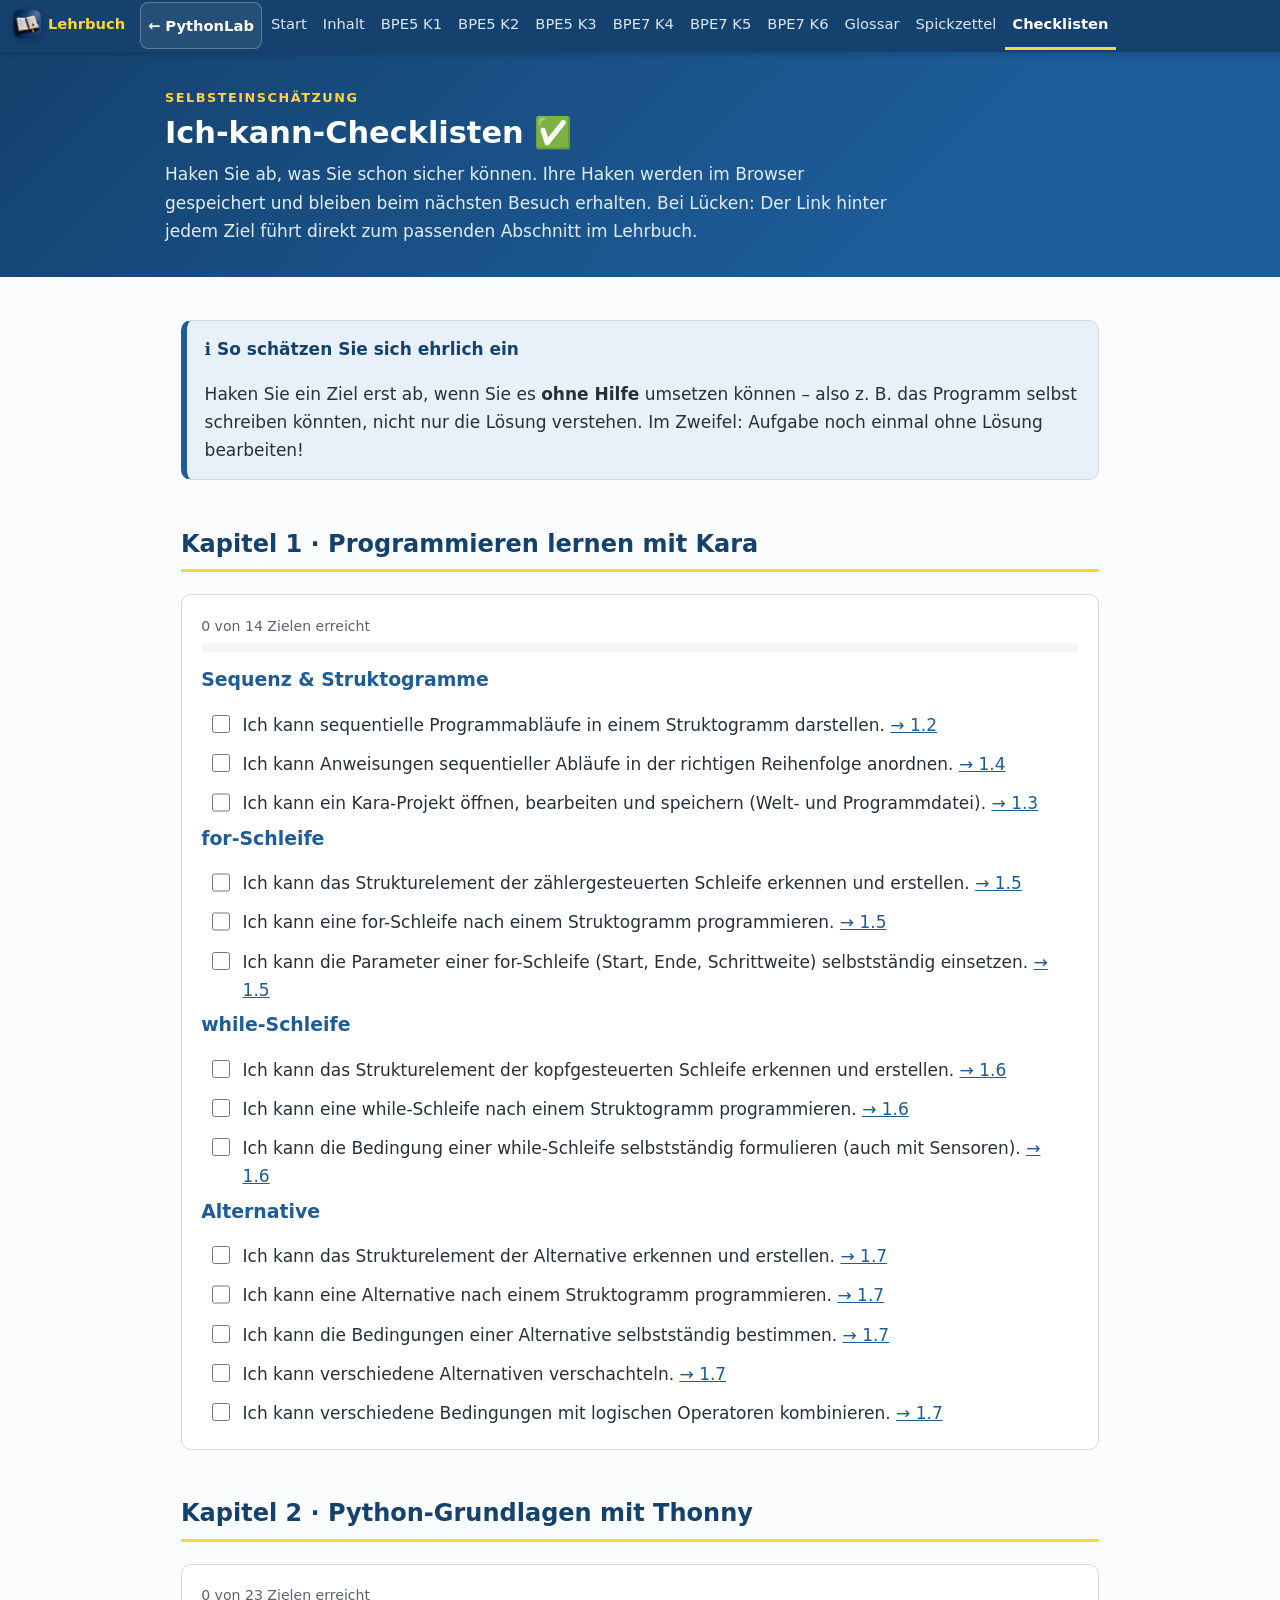
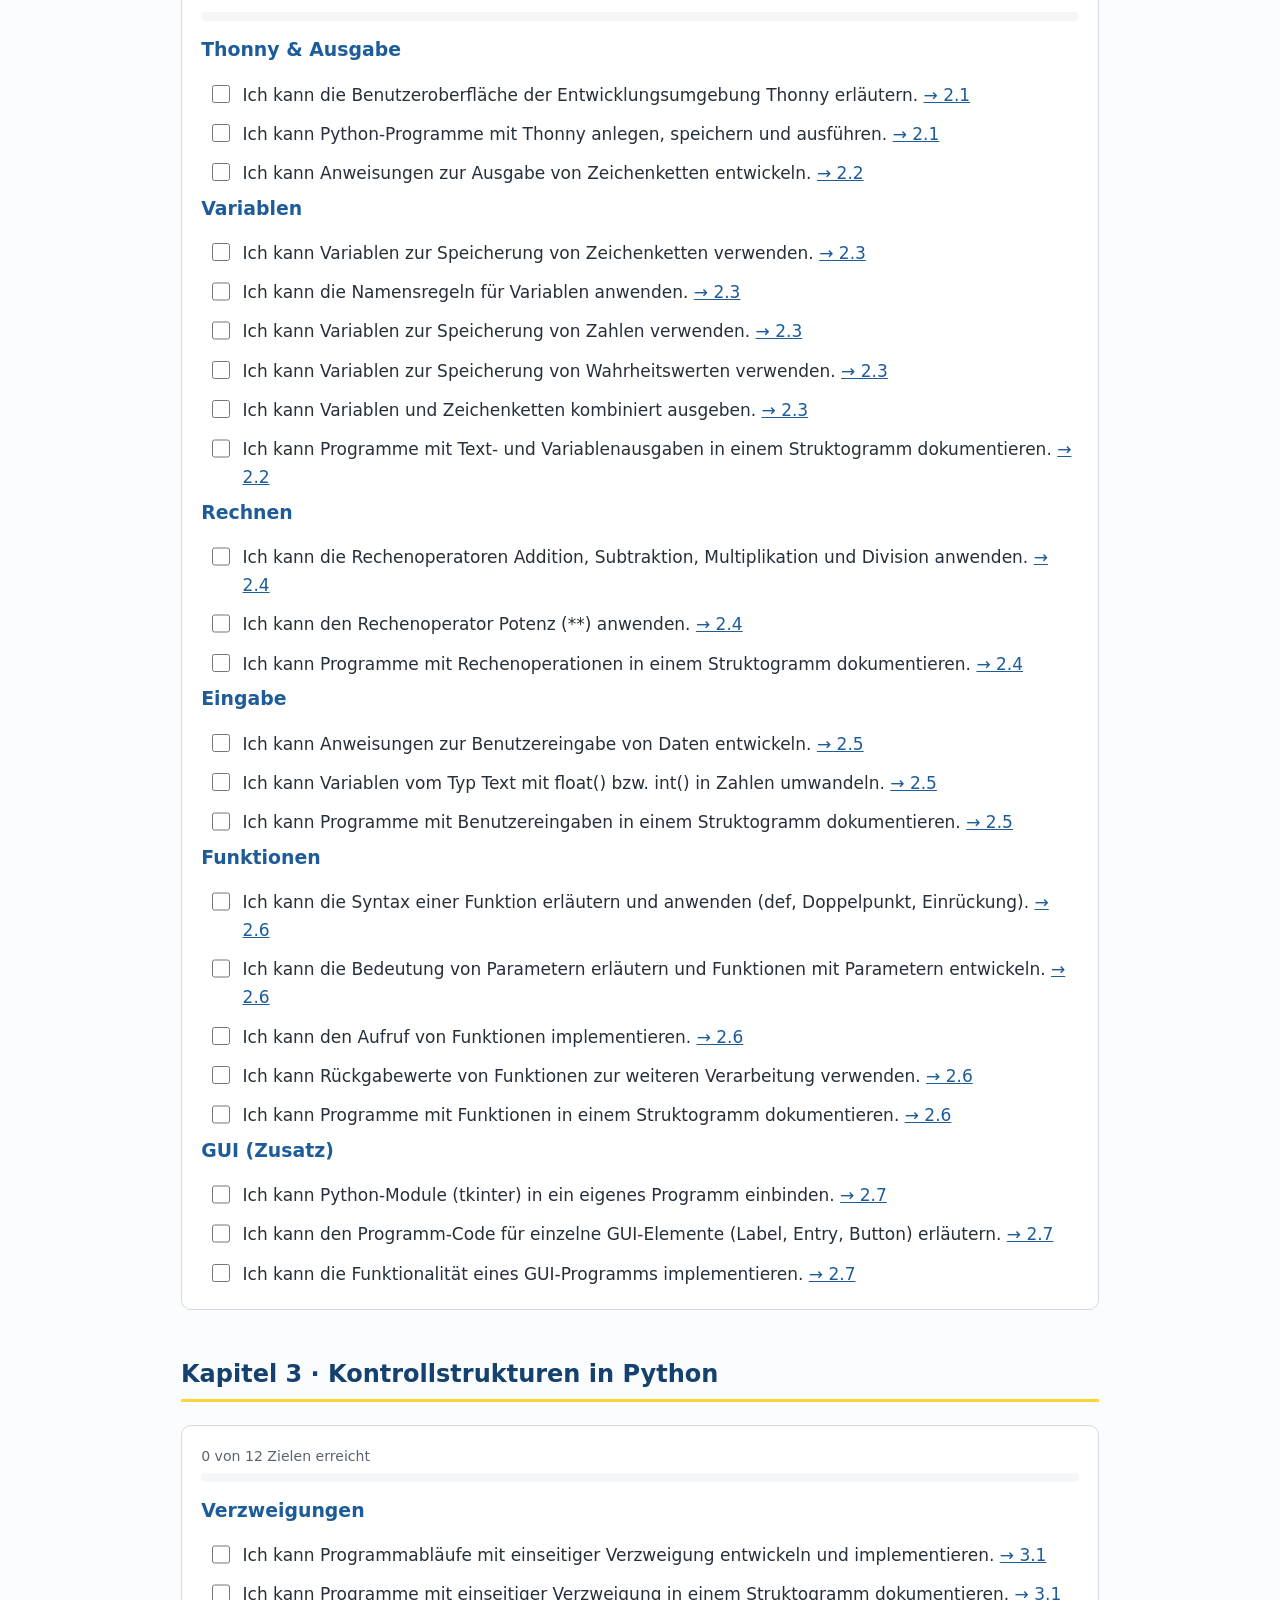
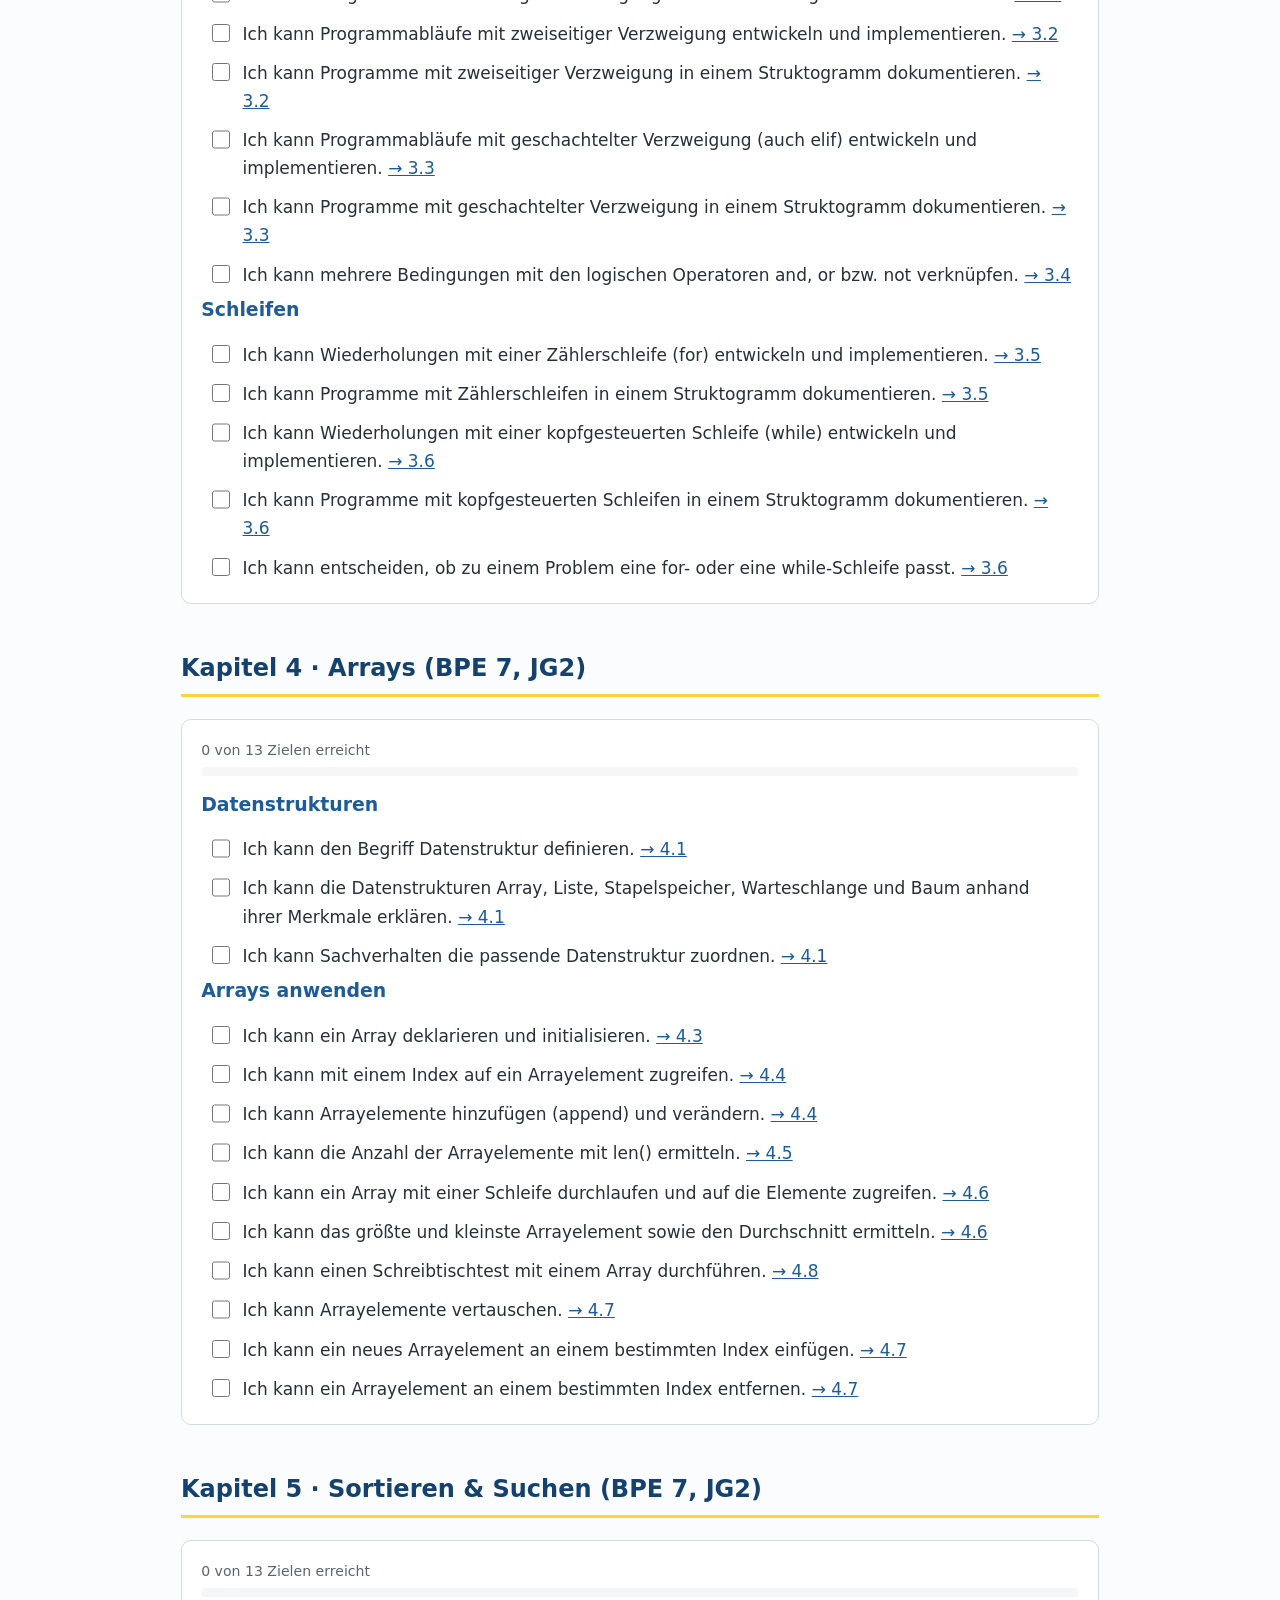
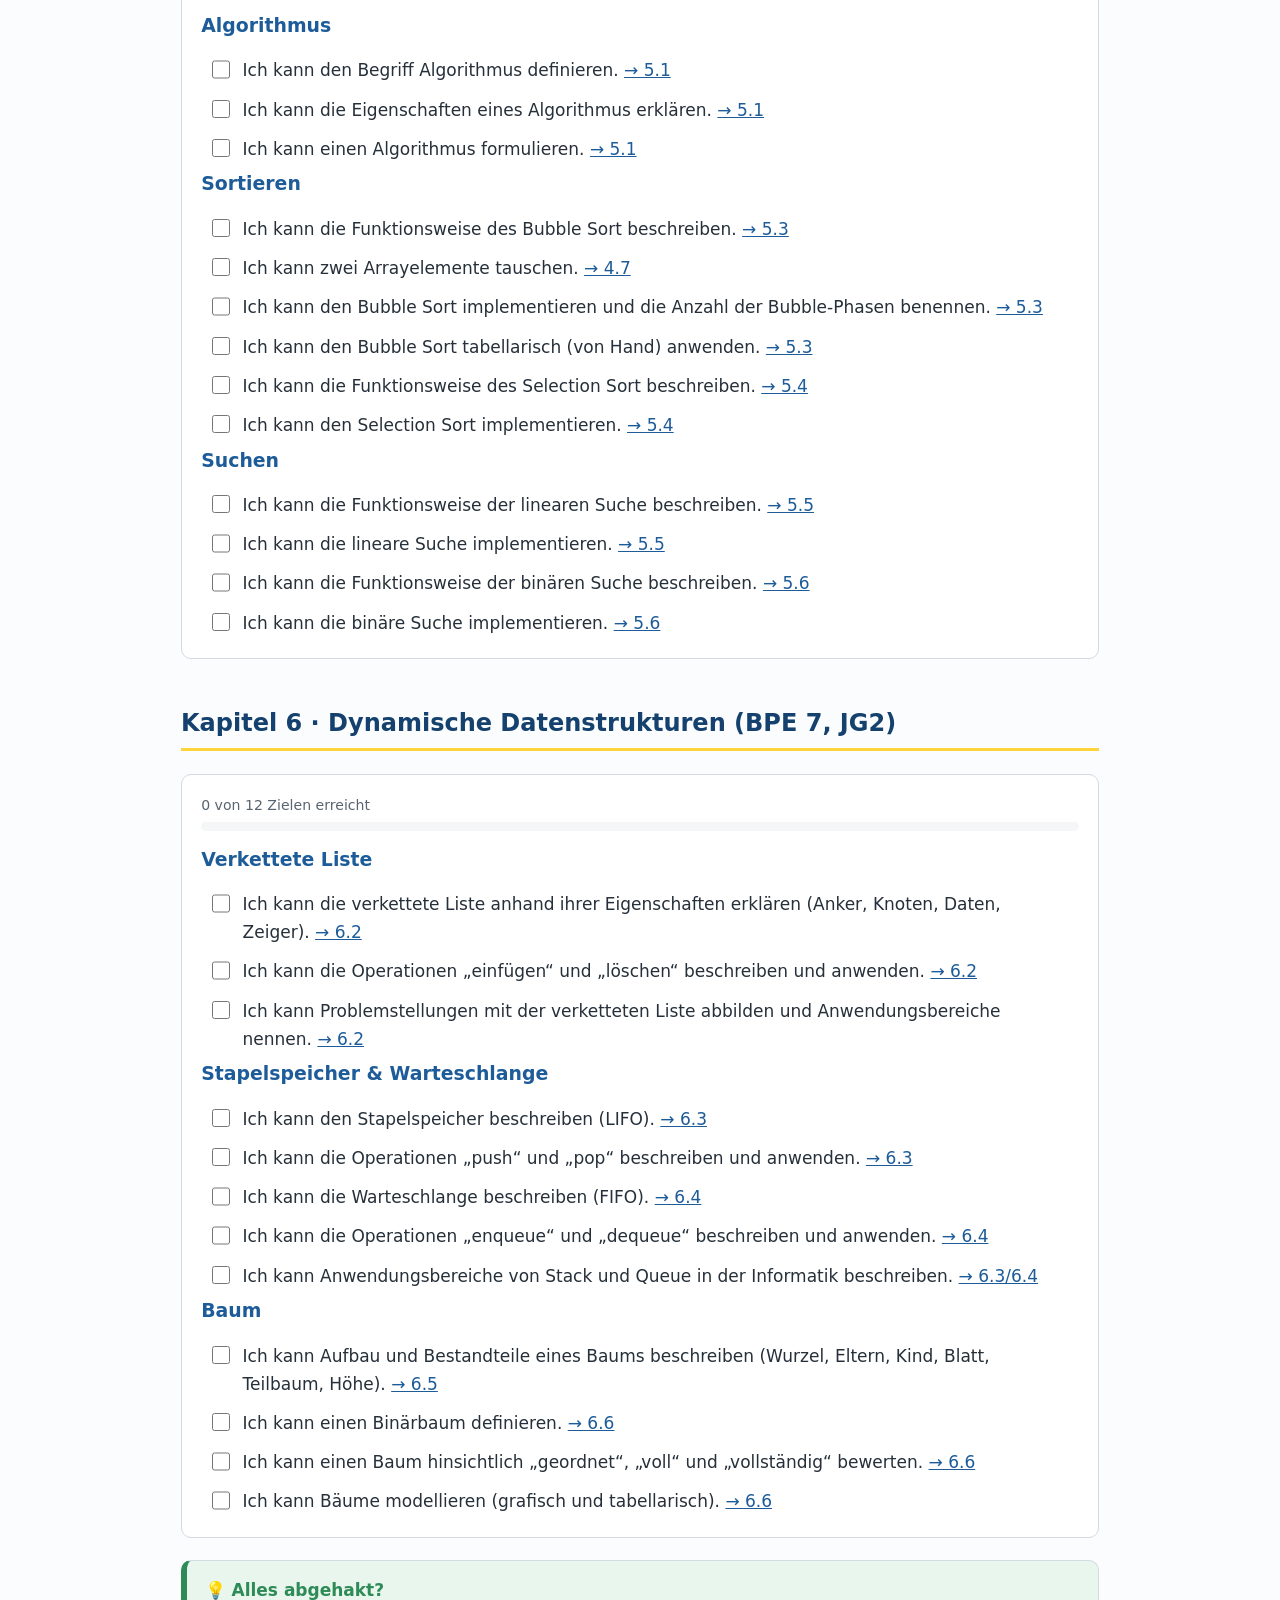
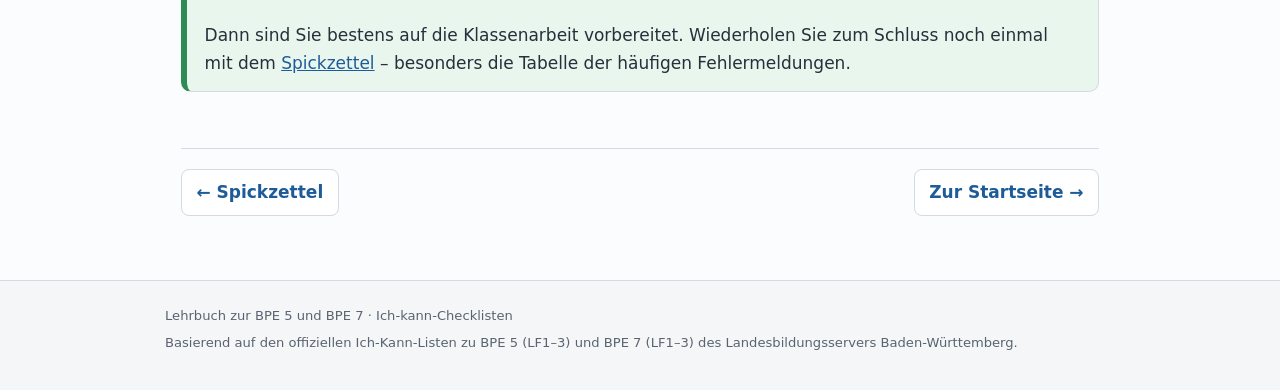
==== checklisten.html @ 5fdf6817 "Konsolidiere Lehrbuchprojekt" ====
<!DOCTYPE html>
<html lang="de">
<head>
<meta charset="UTF-8">
<meta name="viewport" content="width=device-width, initial-scale=1">
<title>Ich-kann-Checklisten · Lehrbuch</title>
<link rel="icon" type="image/png" href="assets/lehrbuch-favicon.png?v=2.1">
<link rel="apple-touch-icon" href="assets/lehrbuch-apple-touch.png?v=2.1">
<link rel="stylesheet" href="assets/style.css?v=2.1">
</head>
<body>

<nav class="topnav">
  <div class="nav-inner">
    <a class="nav-logo" href="index.html"><img src="assets/lehrbuch-favicon.png" alt="" width="28" height="28"><span>Lehrbuch</span></a>
    <a class="lab-ruecklink" href="../PythonLab/index.html#workbook">← PythonLab</a>
    <a href="index.html">Start</a>
    <a href="inhaltsverzeichnis.html">Inhalt</a>
    <a href="kapitel-1-kara.html">BPE5 K1</a>
    <a href="kapitel-2-python-grundlagen.html">BPE5 K2</a>
    <a href="kapitel-3-kontrollstrukturen.html">BPE5 K3</a>
    <a href="kapitel-4-arrays.html">BPE7 K4</a>
    <a href="kapitel-5-sortieren-suchen.html">BPE7 K5</a>
    <a href="kapitel-6-datenstrukturen.html">BPE7 K6</a>
    <a href="glossar.html">Glossar</a>
    <a href="referenz.html">Spickzettel</a>
    <a href="checklisten.html" class="aktiv">Checklisten</a>
  </div>
</nav>

<header class="seitenkopf">
  <div class="kopf-inner">
    <p class="dachzeile">Selbsteinschätzung</p>
    <h1>Ich-kann-Checklisten ✅</h1>
    <p class="untertitel">
      Haken Sie ab, was Sie schon sicher können. Ihre Haken werden im Browser
      gespeichert und bleiben beim nächsten Besuch erhalten. Bei Lücken: Der Link
      hinter jedem Ziel führt direkt zum passenden Abschnitt im Lehrbuch.
    </p>
  </div>
</header>

<main>

<div class="box box-info">
  <span class="box-titel">ℹ️ So schätzen Sie sich ehrlich ein</span>
  <p>
    Haken Sie ein Ziel erst ab, wenn Sie es <strong>ohne Hilfe</strong> umsetzen können –
    also z.&nbsp;B. das Programm selbst schreiben könnten, nicht nur die Lösung verstehen.
    Im Zweifel: Aufgabe noch einmal ohne Lösung bearbeiten!
  </p>
</div>

<!-- ============================================================ -->
<h2 id="lf1">Kapitel 1 · Programmieren lernen mit Kara</h2>

<div class="checkliste">
  <p class="fortschritt"><span class="zaehler">0 von 0</span> Zielen erreicht
    <span class="balken"><span></span></span>
  </p>

  <h3>Sequenz &amp; Struktogramme</h3>
  <label><input type="checkbox" id="lf1-1"><span class="ck-text">Ich kann sequentielle Programmabläufe in einem Struktogramm darstellen. <a href="kapitel-1-kara.html#struktogramm">→ 1.2</a></span></label>
  <label><input type="checkbox" id="lf1-2"><span class="ck-text">Ich kann Anweisungen sequentieller Abläufe in der richtigen Reihenfolge anordnen. <a href="kapitel-1-kara.html#sequenz">→ 1.4</a></span></label>
  <label><input type="checkbox" id="lf1-3"><span class="ck-text">Ich kann ein Kara-Projekt öffnen, bearbeiten und speichern (Welt- und Programmdatei). <a href="kapitel-1-kara.html#kara">→ 1.3</a></span></label>

  <h3>for-Schleife</h3>
  <label><input type="checkbox" id="lf1-4"><span class="ck-text">Ich kann das Strukturelement der zählergesteuerten Schleife erkennen und erstellen. <a href="kapitel-1-kara.html#for">→ 1.5</a></span></label>
  <label><input type="checkbox" id="lf1-5"><span class="ck-text">Ich kann eine for-Schleife nach einem Struktogramm programmieren. <a href="kapitel-1-kara.html#for">→ 1.5</a></span></label>
  <label><input type="checkbox" id="lf1-6"><span class="ck-text">Ich kann die Parameter einer for-Schleife (Start, Ende, Schrittweite) selbstständig einsetzen. <a href="kapitel-1-kara.html#for">→ 1.5</a></span></label>

  <h3>while-Schleife</h3>
  <label><input type="checkbox" id="lf1-7"><span class="ck-text">Ich kann das Strukturelement der kopfgesteuerten Schleife erkennen und erstellen. <a href="kapitel-1-kara.html#while">→ 1.6</a></span></label>
  <label><input type="checkbox" id="lf1-8"><span class="ck-text">Ich kann eine while-Schleife nach einem Struktogramm programmieren. <a href="kapitel-1-kara.html#while">→ 1.6</a></span></label>
  <label><input type="checkbox" id="lf1-9"><span class="ck-text">Ich kann die Bedingung einer while-Schleife selbstständig formulieren (auch mit Sensoren). <a href="kapitel-1-kara.html#while">→ 1.6</a></span></label>

  <h3>Alternative</h3>
  <label><input type="checkbox" id="lf1-10"><span class="ck-text">Ich kann das Strukturelement der Alternative erkennen und erstellen. <a href="kapitel-1-kara.html#alternative">→ 1.7</a></span></label>
  <label><input type="checkbox" id="lf1-11"><span class="ck-text">Ich kann eine Alternative nach einem Struktogramm programmieren. <a href="kapitel-1-kara.html#alternative">→ 1.7</a></span></label>
  <label><input type="checkbox" id="lf1-12"><span class="ck-text">Ich kann die Bedingungen einer Alternative selbstständig bestimmen. <a href="kapitel-1-kara.html#alternative">→ 1.7</a></span></label>
  <label><input type="checkbox" id="lf1-13"><span class="ck-text">Ich kann verschiedene Alternativen verschachteln. <a href="kapitel-1-kara.html#alternative">→ 1.7</a></span></label>
  <label><input type="checkbox" id="lf1-14"><span class="ck-text">Ich kann verschiedene Bedingungen mit logischen Operatoren kombinieren. <a href="kapitel-1-kara.html#alternative">→ 1.7</a></span></label>
</div>

<!-- ============================================================ -->
<h2 id="lf2">Kapitel 2 · Python-Grundlagen mit Thonny</h2>

<div class="checkliste">
  <p class="fortschritt"><span class="zaehler">0 von 0</span> Zielen erreicht
    <span class="balken"><span></span></span>
  </p>

  <h3>Thonny &amp; Ausgabe</h3>
  <label><input type="checkbox" id="lf2-1"><span class="ck-text">Ich kann die Benutzeroberfläche der Entwicklungsumgebung Thonny erläutern. <a href="kapitel-2-python-grundlagen.html#thonny">→ 2.1</a></span></label>
  <label><input type="checkbox" id="lf2-2"><span class="ck-text">Ich kann Python-Programme mit Thonny anlegen, speichern und ausführen. <a href="kapitel-2-python-grundlagen.html#thonny">→ 2.1</a></span></label>
  <label><input type="checkbox" id="lf2-3"><span class="ck-text">Ich kann Anweisungen zur Ausgabe von Zeichenketten entwickeln. <a href="kapitel-2-python-grundlagen.html#print">→ 2.2</a></span></label>

  <h3>Variablen</h3>
  <label><input type="checkbox" id="lf2-4"><span class="ck-text">Ich kann Variablen zur Speicherung von Zeichenketten verwenden. <a href="kapitel-2-python-grundlagen.html#variablen">→ 2.3</a></span></label>
  <label><input type="checkbox" id="lf2-5"><span class="ck-text">Ich kann die Namensregeln für Variablen anwenden. <a href="kapitel-2-python-grundlagen.html#variablen">→ 2.3</a></span></label>
  <label><input type="checkbox" id="lf2-6"><span class="ck-text">Ich kann Variablen zur Speicherung von Zahlen verwenden. <a href="kapitel-2-python-grundlagen.html#variablen">→ 2.3</a></span></label>
  <label><input type="checkbox" id="lf2-7"><span class="ck-text">Ich kann Variablen zur Speicherung von Wahrheitswerten verwenden. <a href="kapitel-2-python-grundlagen.html#variablen">→ 2.3</a></span></label>
  <label><input type="checkbox" id="lf2-8"><span class="ck-text">Ich kann Variablen und Zeichenketten kombiniert ausgeben. <a href="kapitel-2-python-grundlagen.html#variablen">→ 2.3</a></span></label>
  <label><input type="checkbox" id="lf2-9"><span class="ck-text">Ich kann Programme mit Text- und Variablenausgaben in einem Struktogramm dokumentieren. <a href="kapitel-2-python-grundlagen.html#print">→ 2.2</a></span></label>

  <h3>Rechnen</h3>
  <label><input type="checkbox" id="lf2-10"><span class="ck-text">Ich kann die Rechenoperatoren Addition, Subtraktion, Multiplikation und Division anwenden. <a href="kapitel-2-python-grundlagen.html#rechnen">→ 2.4</a></span></label>
  <label><input type="checkbox" id="lf2-11"><span class="ck-text">Ich kann den Rechenoperator Potenz (**) anwenden. <a href="kapitel-2-python-grundlagen.html#rechnen">→ 2.4</a></span></label>
  <label><input type="checkbox" id="lf2-12"><span class="ck-text">Ich kann Programme mit Rechenoperationen in einem Struktogramm dokumentieren. <a href="kapitel-2-python-grundlagen.html#rechnen">→ 2.4</a></span></label>

  <h3>Eingabe</h3>
  <label><input type="checkbox" id="lf2-13"><span class="ck-text">Ich kann Anweisungen zur Benutzereingabe von Daten entwickeln. <a href="kapitel-2-python-grundlagen.html#input">→ 2.5</a></span></label>
  <label><input type="checkbox" id="lf2-14"><span class="ck-text">Ich kann Variablen vom Typ Text mit float() bzw. int() in Zahlen umwandeln. <a href="kapitel-2-python-grundlagen.html#input">→ 2.5</a></span></label>
  <label><input type="checkbox" id="lf2-15"><span class="ck-text">Ich kann Programme mit Benutzereingaben in einem Struktogramm dokumentieren. <a href="kapitel-2-python-grundlagen.html#input">→ 2.5</a></span></label>

  <h3>Funktionen</h3>
  <label><input type="checkbox" id="lf2-16"><span class="ck-text">Ich kann die Syntax einer Funktion erläutern und anwenden (def, Doppelpunkt, Einrückung). <a href="kapitel-2-python-grundlagen.html#funktionen">→ 2.6</a></span></label>
  <label><input type="checkbox" id="lf2-17"><span class="ck-text">Ich kann die Bedeutung von Parametern erläutern und Funktionen mit Parametern entwickeln. <a href="kapitel-2-python-grundlagen.html#funktionen">→ 2.6</a></span></label>
  <label><input type="checkbox" id="lf2-18"><span class="ck-text">Ich kann den Aufruf von Funktionen implementieren. <a href="kapitel-2-python-grundlagen.html#funktionen">→ 2.6</a></span></label>
  <label><input type="checkbox" id="lf2-19"><span class="ck-text">Ich kann Rückgabewerte von Funktionen zur weiteren Verarbeitung verwenden. <a href="kapitel-2-python-grundlagen.html#funktionen">→ 2.6</a></span></label>
  <label><input type="checkbox" id="lf2-20"><span class="ck-text">Ich kann Programme mit Funktionen in einem Struktogramm dokumentieren. <a href="kapitel-2-python-grundlagen.html#funktionen">→ 2.6</a></span></label>

  <h3>GUI (Zusatz)</h3>
  <label><input type="checkbox" id="lf2-21"><span class="ck-text">Ich kann Python-Module (tkinter) in ein eigenes Programm einbinden. <a href="kapitel-2-python-grundlagen.html#gui">→ 2.7</a></span></label>
  <label><input type="checkbox" id="lf2-22"><span class="ck-text">Ich kann den Programm-Code für einzelne GUI-Elemente (Label, Entry, Button) erläutern. <a href="kapitel-2-python-grundlagen.html#gui">→ 2.7</a></span></label>
  <label><input type="checkbox" id="lf2-23"><span class="ck-text">Ich kann die Funktionalität eines GUI-Programms implementieren. <a href="kapitel-2-python-grundlagen.html#gui">→ 2.7</a></span></label>
</div>

<!-- ============================================================ -->
<h2 id="lf3">Kapitel 3 · Kontrollstrukturen in Python</h2>

<div class="checkliste">
  <p class="fortschritt"><span class="zaehler">0 von 0</span> Zielen erreicht
    <span class="balken"><span></span></span>
  </p>

  <h3>Verzweigungen</h3>
  <label><input type="checkbox" id="lf3-1"><span class="ck-text">Ich kann Programmabläufe mit einseitiger Verzweigung entwickeln und implementieren. <a href="kapitel-3-kontrollstrukturen.html#if">→ 3.1</a></span></label>
  <label><input type="checkbox" id="lf3-2"><span class="ck-text">Ich kann Programme mit einseitiger Verzweigung in einem Struktogramm dokumentieren. <a href="kapitel-3-kontrollstrukturen.html#if">→ 3.1</a></span></label>
  <label><input type="checkbox" id="lf3-3"><span class="ck-text">Ich kann Programmabläufe mit zweiseitiger Verzweigung entwickeln und implementieren. <a href="kapitel-3-kontrollstrukturen.html#ifelse">→ 3.2</a></span></label>
  <label><input type="checkbox" id="lf3-4"><span class="ck-text">Ich kann Programme mit zweiseitiger Verzweigung in einem Struktogramm dokumentieren. <a href="kapitel-3-kontrollstrukturen.html#ifelse">→ 3.2</a></span></label>
  <label><input type="checkbox" id="lf3-5"><span class="ck-text">Ich kann Programmabläufe mit geschachtelter Verzweigung (auch elif) entwickeln und implementieren. <a href="kapitel-3-kontrollstrukturen.html#geschachtelt">→ 3.3</a></span></label>
  <label><input type="checkbox" id="lf3-6"><span class="ck-text">Ich kann Programme mit geschachtelter Verzweigung in einem Struktogramm dokumentieren. <a href="kapitel-3-kontrollstrukturen.html#geschachtelt">→ 3.3</a></span></label>
  <label><input type="checkbox" id="lf3-7"><span class="ck-text">Ich kann mehrere Bedingungen mit den logischen Operatoren and, or bzw. not verknüpfen. <a href="kapitel-3-kontrollstrukturen.html#logisch">→ 3.4</a></span></label>

  <h3>Schleifen</h3>
  <label><input type="checkbox" id="lf3-8"><span class="ck-text">Ich kann Wiederholungen mit einer Zählerschleife (for) entwickeln und implementieren. <a href="kapitel-3-kontrollstrukturen.html#for">→ 3.5</a></span></label>
  <label><input type="checkbox" id="lf3-9"><span class="ck-text">Ich kann Programme mit Zählerschleifen in einem Struktogramm dokumentieren. <a href="kapitel-3-kontrollstrukturen.html#for">→ 3.5</a></span></label>
  <label><input type="checkbox" id="lf3-10"><span class="ck-text">Ich kann Wiederholungen mit einer kopfgesteuerten Schleife (while) entwickeln und implementieren. <a href="kapitel-3-kontrollstrukturen.html#while">→ 3.6</a></span></label>
  <label><input type="checkbox" id="lf3-11"><span class="ck-text">Ich kann Programme mit kopfgesteuerten Schleifen in einem Struktogramm dokumentieren. <a href="kapitel-3-kontrollstrukturen.html#while">→ 3.6</a></span></label>
  <label><input type="checkbox" id="lf3-12"><span class="ck-text">Ich kann entscheiden, ob zu einem Problem eine for- oder eine while-Schleife passt. <a href="kapitel-3-kontrollstrukturen.html#while">→ 3.6</a></span></label>
</div>

<!-- ============================================================ -->
<h2 id="bpe7lf1">Kapitel 4 · Arrays (BPE 7, JG2)</h2>

<div class="checkliste">
  <p class="fortschritt"><span class="zaehler">0 von 0</span> Zielen erreicht
    <span class="balken"><span></span></span>
  </p>

  <h3>Datenstrukturen</h3>
  <label><input type="checkbox" id="bpe7lf1-1"><span class="ck-text">Ich kann den Begriff Datenstruktur definieren. <a href="kapitel-4-arrays.html#datenstrukturen">→ 4.1</a></span></label>
  <label><input type="checkbox" id="bpe7lf1-2"><span class="ck-text">Ich kann die Datenstrukturen Array, Liste, Stapelspeicher, Warteschlange und Baum anhand ihrer Merkmale erklären. <a href="kapitel-4-arrays.html#datenstrukturen">→ 4.1</a></span></label>
  <label><input type="checkbox" id="bpe7lf1-3"><span class="ck-text">Ich kann Sachverhalten die passende Datenstruktur zuordnen. <a href="kapitel-4-arrays.html#datenstrukturen">→ 4.1</a></span></label>

  <h3>Arrays anwenden</h3>
  <label><input type="checkbox" id="bpe7lf1-4"><span class="ck-text">Ich kann ein Array deklarieren und initialisieren. <a href="kapitel-4-arrays.html#anlegen">→ 4.3</a></span></label>
  <label><input type="checkbox" id="bpe7lf1-5"><span class="ck-text">Ich kann mit einem Index auf ein Arrayelement zugreifen. <a href="kapitel-4-arrays.html#index">→ 4.4</a></span></label>
  <label><input type="checkbox" id="bpe7lf1-6"><span class="ck-text">Ich kann Arrayelemente hinzufügen (append) und verändern. <a href="kapitel-4-arrays.html#index">→ 4.4</a></span></label>
  <label><input type="checkbox" id="bpe7lf1-7"><span class="ck-text">Ich kann die Anzahl der Arrayelemente mit len() ermitteln. <a href="kapitel-4-arrays.html#laenge">→ 4.5</a></span></label>
  <label><input type="checkbox" id="bpe7lf1-8"><span class="ck-text">Ich kann ein Array mit einer Schleife durchlaufen und auf die Elemente zugreifen. <a href="kapitel-4-arrays.html#schleife">→ 4.6</a></span></label>
  <label><input type="checkbox" id="bpe7lf1-9"><span class="ck-text">Ich kann das größte und kleinste Arrayelement sowie den Durchschnitt ermitteln. <a href="kapitel-4-arrays.html#schleife">→ 4.6</a></span></label>
  <label><input type="checkbox" id="bpe7lf1-10"><span class="ck-text">Ich kann einen Schreibtischtest mit einem Array durchführen. <a href="kapitel-4-arrays.html#uebungen">→ 4.8</a></span></label>
  <label><input type="checkbox" id="bpe7lf1-11"><span class="ck-text">Ich kann Arrayelemente vertauschen. <a href="kapitel-4-arrays.html#operationen">→ 4.7</a></span></label>
  <label><input type="checkbox" id="bpe7lf1-12"><span class="ck-text">Ich kann ein neues Arrayelement an einem bestimmten Index einfügen. <a href="kapitel-4-arrays.html#operationen">→ 4.7</a></span></label>
  <label><input type="checkbox" id="bpe7lf1-13"><span class="ck-text">Ich kann ein Arrayelement an einem bestimmten Index entfernen. <a href="kapitel-4-arrays.html#operationen">→ 4.7</a></span></label>
</div>

<!-- ============================================================ -->
<h2 id="bpe7lf2">Kapitel 5 · Sortieren &amp; Suchen (BPE 7, JG2)</h2>

<div class="checkliste">
  <p class="fortschritt"><span class="zaehler">0 von 0</span> Zielen erreicht
    <span class="balken"><span></span></span>
  </p>

  <h3>Algorithmus</h3>
  <label><input type="checkbox" id="bpe7lf2-1"><span class="ck-text">Ich kann den Begriff Algorithmus definieren. <a href="kapitel-5-sortieren-suchen.html#algorithmus">→ 5.1</a></span></label>
  <label><input type="checkbox" id="bpe7lf2-2"><span class="ck-text">Ich kann die Eigenschaften eines Algorithmus erklären. <a href="kapitel-5-sortieren-suchen.html#algorithmus">→ 5.1</a></span></label>
  <label><input type="checkbox" id="bpe7lf2-3"><span class="ck-text">Ich kann einen Algorithmus formulieren. <a href="kapitel-5-sortieren-suchen.html#algorithmus">→ 5.1</a></span></label>

  <h3>Sortieren</h3>
  <label><input type="checkbox" id="bpe7lf2-4"><span class="ck-text">Ich kann die Funktionsweise des Bubble Sort beschreiben. <a href="kapitel-5-sortieren-suchen.html#bubble">→ 5.3</a></span></label>
  <label><input type="checkbox" id="bpe7lf2-5"><span class="ck-text">Ich kann zwei Arrayelemente tauschen. <a href="kapitel-4-arrays.html#operationen">→ 4.7</a></span></label>
  <label><input type="checkbox" id="bpe7lf2-6"><span class="ck-text">Ich kann den Bubble Sort implementieren und die Anzahl der Bubble-Phasen benennen. <a href="kapitel-5-sortieren-suchen.html#bubble">→ 5.3</a></span></label>
  <label><input type="checkbox" id="bpe7lf2-7"><span class="ck-text">Ich kann den Bubble Sort tabellarisch (von Hand) anwenden. <a href="kapitel-5-sortieren-suchen.html#bubble">→ 5.3</a></span></label>
  <label><input type="checkbox" id="bpe7lf2-8"><span class="ck-text">Ich kann die Funktionsweise des Selection Sort beschreiben. <a href="kapitel-5-sortieren-suchen.html#selection">→ 5.4</a></span></label>
  <label><input type="checkbox" id="bpe7lf2-9"><span class="ck-text">Ich kann den Selection Sort implementieren. <a href="kapitel-5-sortieren-suchen.html#selection">→ 5.4</a></span></label>

  <h3>Suchen</h3>
  <label><input type="checkbox" id="bpe7lf2-10"><span class="ck-text">Ich kann die Funktionsweise der linearen Suche beschreiben. <a href="kapitel-5-sortieren-suchen.html#linear">→ 5.5</a></span></label>
  <label><input type="checkbox" id="bpe7lf2-11"><span class="ck-text">Ich kann die lineare Suche implementieren. <a href="kapitel-5-sortieren-suchen.html#linear">→ 5.5</a></span></label>
  <label><input type="checkbox" id="bpe7lf2-12"><span class="ck-text">Ich kann die Funktionsweise der binären Suche beschreiben. <a href="kapitel-5-sortieren-suchen.html#binaer">→ 5.6</a></span></label>
  <label><input type="checkbox" id="bpe7lf2-13"><span class="ck-text">Ich kann die binäre Suche implementieren. <a href="kapitel-5-sortieren-suchen.html#binaer">→ 5.6</a></span></label>
</div>

<!-- ============================================================ -->
<h2 id="bpe7lf3">Kapitel 6 · Dynamische Datenstrukturen (BPE 7, JG2)</h2>

<div class="checkliste">
  <p class="fortschritt"><span class="zaehler">0 von 0</span> Zielen erreicht
    <span class="balken"><span></span></span>
  </p>

  <h3>Verkettete Liste</h3>
  <label><input type="checkbox" id="bpe7lf3-1"><span class="ck-text">Ich kann die verkettete Liste anhand ihrer Eigenschaften erklären (Anker, Knoten, Daten, Zeiger). <a href="kapitel-6-datenstrukturen.html#liste">→ 6.2</a></span></label>
  <label><input type="checkbox" id="bpe7lf3-2"><span class="ck-text">Ich kann die Operationen „einfügen“ und „löschen“ beschreiben und anwenden. <a href="kapitel-6-datenstrukturen.html#liste">→ 6.2</a></span></label>
  <label><input type="checkbox" id="bpe7lf3-3"><span class="ck-text">Ich kann Problemstellungen mit der verketteten Liste abbilden und Anwendungsbereiche nennen. <a href="kapitel-6-datenstrukturen.html#liste">→ 6.2</a></span></label>

  <h3>Stapelspeicher &amp; Warteschlange</h3>
  <label><input type="checkbox" id="bpe7lf3-4"><span class="ck-text">Ich kann den Stapelspeicher beschreiben (LIFO). <a href="kapitel-6-datenstrukturen.html#stack">→ 6.3</a></span></label>
  <label><input type="checkbox" id="bpe7lf3-5"><span class="ck-text">Ich kann die Operationen „push“ und „pop“ beschreiben und anwenden. <a href="kapitel-6-datenstrukturen.html#stack">→ 6.3</a></span></label>
  <label><input type="checkbox" id="bpe7lf3-6"><span class="ck-text">Ich kann die Warteschlange beschreiben (FIFO). <a href="kapitel-6-datenstrukturen.html#queue">→ 6.4</a></span></label>
  <label><input type="checkbox" id="bpe7lf3-7"><span class="ck-text">Ich kann die Operationen „enqueue“ und „dequeue“ beschreiben und anwenden. <a href="kapitel-6-datenstrukturen.html#queue">→ 6.4</a></span></label>
  <label><input type="checkbox" id="bpe7lf3-8"><span class="ck-text">Ich kann Anwendungsbereiche von Stack und Queue in der Informatik beschreiben. <a href="kapitel-6-datenstrukturen.html#stack">→ 6.3/6.4</a></span></label>

  <h3>Baum</h3>
  <label><input type="checkbox" id="bpe7lf3-9"><span class="ck-text">Ich kann Aufbau und Bestandteile eines Baums beschreiben (Wurzel, Eltern, Kind, Blatt, Teilbaum, Höhe). <a href="kapitel-6-datenstrukturen.html#baum">→ 6.5</a></span></label>
  <label><input type="checkbox" id="bpe7lf3-10"><span class="ck-text">Ich kann einen Binärbaum definieren. <a href="kapitel-6-datenstrukturen.html#binaerbaum">→ 6.6</a></span></label>
  <label><input type="checkbox" id="bpe7lf3-11"><span class="ck-text">Ich kann einen Baum hinsichtlich „geordnet“, „voll“ und „vollständig“ bewerten. <a href="kapitel-6-datenstrukturen.html#binaerbaum">→ 6.6</a></span></label>
  <label><input type="checkbox" id="bpe7lf3-12"><span class="ck-text">Ich kann Bäume modellieren (grafisch und tabellarisch). <a href="kapitel-6-datenstrukturen.html#binaerbaum">→ 6.6</a></span></label>
</div>

<div class="box box-tipp">
  <span class="box-titel">💡 Alles abgehakt?</span>
  <p>
    Dann sind Sie bestens auf die Klassenarbeit vorbereitet. Wiederholen Sie zum
    Schluss noch einmal mit dem <a href="referenz.html">Spickzettel</a> – besonders
    die Tabelle der häufigen Fehlermeldungen.
  </p>
</div>

<div class="seiten-nav">
  <a href="referenz.html">← Spickzettel</a>
  <a href="index.html">Zur Startseite →</a>
</div>

</main>

<a class="nach-oben" href="#" title="Nach oben">↑</a>

<footer class="fuss">
  <div class="fuss-inner">
    <p>Lehrbuch zur BPE 5 und BPE 7 · Ich-kann-Checklisten</p>
    <p>Basierend auf den offiziellen Ich-Kann-Listen zu BPE 5 (LF1–3) und BPE 7 (LF1–3) des Landesbildungsservers Baden-Württemberg.</p>
  </div>
</footer>

<script src="assets/lehrbuch.js?v=2.1"></script>
</body>
</html>
---- assets/style.css ----
/* ============================================================
   Lehrbuch Informatik – BPE 1 bis BPE 8
   ============================================================ */

:root {
  --blau: #1d5c99;
  --blau-dunkel: #14416d;
  --blau-hell: #e8f1fa;
  --gelb: #ffd43b;
  --gelb-hell: #fff7db;
  --gruen: #2e8b57;
  --gruen-hell: #e9f6ee;
  --rot: #c0392b;
  --rot-hell: #fdecea;
  --orange: #b9770e;
  --orange-hell: #fdf3e3;
  --koralle: #d35d4f;
  --koralle-hell: #fff0ed;
  --violett: #6f5bb7;
  --violett-hell: #f1eef8;
  --mint: #2f9e8f;
  --mint-hell: #e7f7f4;
  --grau: #5a6470;
  --grau-hell: #f4f6f8;
  --rand: #d4dae1;
  --text: #26303a;
  --code-bg: #262f3b;
  --max-breite: 950px;
}

* { box-sizing: border-box; }

html { scroll-behavior: smooth; }

body {
  margin: 0;
  font-family: "Segoe UI", system-ui, -apple-system, sans-serif;
  font-size: 17px;
  line-height: 1.65;
  color: var(--text);
  background: #fbfcfd;
}

/* ---------- Navigation ---------- */

.topnav {
  background: var(--blau-dunkel);
  position: sticky;
  top: 0;
  z-index: 50;
  box-shadow: 0 2px 6px rgba(0,0,0,.18);
}

.topnav .nav-inner {
  max-width: none;
  margin: 0 auto;
  display: flex;
  flex-wrap: nowrap;
  align-items: center;
  gap: .1rem;
  overflow-x: auto;
  -webkit-overflow-scrolling: touch;
  scrollbar-width: thin;
  padding: 0 .8rem;
}

.topnav a {
  flex: 0 0 auto;
  color: #dbe7f3;
  text-decoration: none;
  padding: .65rem .45rem;
  font-size: .92rem;
  white-space: nowrap;
  border-bottom: 3px solid transparent;
}

.topnav a:hover { background: rgba(255,255,255,.09); color: #fff; }
.topnav a.aktiv { color: #fff; border-bottom-color: var(--gelb); font-weight: 600; }
.topnav .nav-logo {
  display: inline-flex;
  align-items: center;
  gap: .45rem;
  font-weight: 700;
  color: var(--gelb);
  padding-left: 0;
}

.topnav .nav-logo img {
  width: 28px;
  height: 28px;
  border-radius: 7px;
  object-fit: cover;
  box-shadow: 0 2px 8px rgba(0,0,0,.22);
}

.topnav .nav-logo span {
  white-space: nowrap;
}

.topnav .lab-ruecklink {
  margin-left: .35rem;
  border: 1px solid rgba(255,255,255,.26);
  border-radius: 8px;
  background: rgba(255,255,255,.08);
  color: #fff;
  font-weight: 700;
}

.topnav .lab-ruecklink:hover {
  background: rgba(255,255,255,.16);
}

@media (max-width: 700px) {
  .topnav .nav-inner {
    max-width: none;
    scrollbar-width: none;
  }

  .topnav .nav-inner::-webkit-scrollbar { display: none; }

  .topnav a {
    flex: 0 0 auto;
    white-space: nowrap;
    padding: .55rem .65rem;
  }
}

/* ---------- Kopfbereich ---------- */

header.seitenkopf {
  background: linear-gradient(135deg, var(--blau-dunkel) 0%, var(--blau) 70%);
  color: #fff;
  padding: 2.2rem 1rem 2rem;
}

header.seitenkopf .kopf-inner {
  max-width: var(--max-breite);
  margin: 0 auto;
}

header.seitenkopf .dachzeile {
  text-transform: uppercase;
  letter-spacing: .12em;
  font-size: .8rem;
  color: var(--gelb);
  font-weight: 600;
  margin: 0 0 .4rem;
}

header.seitenkopf h1 {
  margin: 0 0 .5rem;
  font-size: 1.9rem;
  line-height: 1.25;
}

header.seitenkopf p.untertitel {
  margin: 0;
  max-width: 46rem;
  color: #e3edf7;
}

/* ---------- Startseite: einladender Einstieg ---------- */

header.seitenkopf.start-hero {
  padding: 2.4rem 1rem 2.6rem;
  background:
    linear-gradient(135deg, #12385d 0%, #1d5c99 58%, #2e8b57 100%);
}

.start-hero .kopf-inner {
  display: grid;
  grid-template-columns: minmax(0, 1fr) minmax(260px, 360px);
  gap: 2rem;
  align-items: center;
}

.start-hero .dachzeile,
.start-hero h1,
.start-hero .untertitel,
.start-actions {
  grid-column: 1;
}

.start-hero h1 {
  font-size: 2.25rem;
  max-width: 42rem;
}

.start-actions {
  display: flex;
  flex-wrap: wrap;
  gap: .7rem;
  margin-top: 1.2rem;
}

.start-actions a {
  display: inline-flex;
  align-items: center;
  gap: .4rem;
  min-height: 2.6rem;
  padding: .55rem .9rem;
  border-radius: 8px;
  text-decoration: none;
  font-weight: 700;
}

.start-actions .primaer {
  background: var(--gelb);
  color: #1c2a36;
  box-shadow: 0 8px 18px rgba(0,0,0,.18);
}

.start-actions .sekundaer {
  border: 1px solid rgba(255,255,255,.55);
  color: #fff;
  background: rgba(255,255,255,.09);
}

.hero-visual {
  grid-column: 2;
  grid-row: 1 / span 4;
  color: #e8edf3;
}

.hero-karte {
  border: 1px solid rgba(255,255,255,.28);
  border-radius: 8px;
  padding: .9rem;
  background: rgba(15, 27, 41, .38);
  box-shadow: 0 18px 36px rgba(0,0,0,.2);
}

.hero-logo-photo {
  display: block;
  width: 100%;
  height: 156px;
  margin-bottom: .75rem;
  border-radius: 8px;
  border: 1px solid rgba(255,255,255,.24);
  object-fit: cover;
  object-position: center 56%;
  box-shadow: 0 12px 28px rgba(0,0,0,.2);
}

.hero-code {
  margin: 0 0 .85rem;
  border-radius: 8px;
  background: #202b38;
  padding: .75rem .85rem;
  font-family: Consolas, "Cascadia Code", Monaco, monospace;
  font-size: .86rem;
  line-height: 1.5;
  white-space: pre;
}

.hero-code .kw { color: #ff9d5c; font-weight: 700; }
.hero-code .fn { color: #ffd43b; }

.hero-board {
  display: grid;
  grid-template-columns: repeat(4, 1fr);
  gap: 5px;
  margin: 0 auto .85rem;
  max-width: 230px;
}

.hero-board span {
  aspect-ratio: 1;
  border-radius: 6px;
  background: #eaf3e2;
  border: 1px solid rgba(18, 56, 93, .24);
  position: relative;
}

.hero-board .kara::before {
  content: "";
  position: absolute;
  inset: 18% 22%;
  border-radius: 50%;
  background:
    radial-gradient(circle at 35% 42%, #202b38 0 8%, transparent 9%),
    radial-gradient(circle at 63% 55%, #202b38 0 8%, transparent 9%),
    linear-gradient(90deg, transparent 47%, #202b38 48% 52%, transparent 53%),
    #d63f35;
  border: 2px solid #202b38;
}

.hero-board .leaf::before {
  content: "";
  position: absolute;
  width: 58%;
  height: 42%;
  left: 21%;
  top: 28%;
  border-radius: 60% 0 60% 0;
  background: var(--gruen);
  transform: rotate(-24deg);
}

.hero-board .tree::before {
  content: "";
  position: absolute;
  width: 48%;
  height: 58%;
  left: 26%;
  top: 17%;
  clip-path: polygon(50% 0, 100% 72%, 64% 72%, 64% 100%, 36% 100%, 36% 72%, 0 72%);
  background: #446d35;
}

.hero-flow {
  display: grid;
  grid-template-columns: 1fr auto 1fr auto 1fr;
  align-items: center;
  gap: .45rem;
  font-size: .78rem;
  text-align: center;
}

.hero-flow strong {
  display: block;
  border-radius: 8px;
  padding: .35rem .3rem;
  background: rgba(255,255,255,.12);
  color: #fff;
}

.hero-flow span { color: var(--gelb); font-weight: 800; }

.start-section {
  margin: 2rem 0 2.4rem;
}

.start-section h2 {
  margin-top: 0;
}

.lernweg-grid {
  display: grid;
  grid-template-columns: repeat(3, minmax(0, 1fr));
  gap: 1rem;
}

.lernkarte {
  display: block;
  min-height: 100%;
  border: 1px solid var(--rand);
  border-top: 5px solid var(--blau);
  border-radius: 8px;
  background: #fff;
  padding: 1rem;
  text-decoration: none;
  color: var(--text);
  box-shadow: 0 8px 18px rgba(38,48,58,.07);
  transition: transform .16s, box-shadow .16s, border-color .16s;
}

.lernkarte:hover {
  transform: translateY(-2px);
  box-shadow: 0 12px 24px rgba(38,48,58,.11);
  border-color: #b9c6d4;
}

.lernkarte.kara { border-top-color: var(--gruen); }
.lernkarte.python { border-top-color: var(--gelb); }
.lernkarte.kontrolle { border-top-color: var(--koralle); }

.lernkarte-step {
  display: inline-flex;
  align-items: center;
  justify-content: center;
  width: 2rem;
  height: 2rem;
  border-radius: 50%;
  margin-bottom: .65rem;
  background: var(--blau-hell);
  color: var(--blau-dunkel);
  font-weight: 800;
}

.lernkarte h3 {
  margin: 0 0 .35rem;
  color: var(--blau-dunkel);
  font-size: 1.05rem;
}

.lernkarte p {
  margin: 0 0 .7rem;
  color: var(--grau);
  font-size: .94rem;
}

.lernkarte-meta {
  color: var(--blau);
  font-weight: 700;
  font-size: .86rem;
}

.konzept-band {
  display: grid;
  grid-template-columns: repeat(4, minmax(0, 1fr));
  gap: .85rem;
  margin: 1.4rem 0 0;
}

.konzept-item {
  border: 1px solid var(--rand);
  border-radius: 8px;
  background: #fff;
  padding: .85rem;
}

.konzept-item strong {
  display: block;
  color: var(--blau-dunkel);
  margin-bottom: .25rem;
}

.konzept-item p {
  margin: 0;
  color: var(--grau);
  font-size: .88rem;
  line-height: 1.45;
}

.mini-grafik {
  height: 54px;
  margin-bottom: .65rem;
  display: grid;
  place-items: center;
}

.mini-eva {
  display: grid;
  grid-template-columns: 1fr auto 1fr auto 1fr;
  align-items: center;
  gap: .25rem;
  width: 100%;
  font-size: .72rem;
  font-weight: 700;
  color: var(--blau-dunkel);
}

.mini-eva span:not(.pfeil) {
  border-radius: 6px;
  padding: .25rem .2rem;
  background: var(--mint-hell);
  border: 1px solid #b8ded7;
  text-align: center;
}

.mini-eva .pfeil { color: var(--orange); }

.mini-code {
  width: 100%;
  border-radius: 8px;
  background: var(--code-bg);
  color: #e8edf3;
  padding: .45rem .55rem;
  font-family: Consolas, "Cascadia Code", Monaco, monospace;
  font-size: .74rem;
  line-height: 1.35;
}

.mini-code .kw { color: #ff9d5c; font-weight: 700; }

.mini-stg {
  width: 100%;
  height: 48px;
  border: 2px solid #344bb8;
  border-top-width: 5px;
  border-radius: 2px;
  background:
    linear-gradient(#344bb8 0 0) 0 15px / 100% 2px no-repeat,
    linear-gradient(#344bb8 0 0) 50% 15px / 2px 31px no-repeat,
    url("data:image/svg+xml,%3Csvg xmlns='http://www.w3.org/2000/svg' viewBox='0 0 100 48' preserveAspectRatio='none'%3E%3Cpath d='M0 48 L50 0 L100 48' fill='none' stroke='%23344bb8' stroke-width='2.2' vector-effect='non-scaling-stroke' stroke-linecap='round'/%3E%3C/svg%3E") center / 100% 100% no-repeat,
    #f3f6ff;
}

.mini-check {
  width: 72px;
  height: 44px;
  border-radius: 8px;
  border: 2px solid #b8ded7;
  background:
    linear-gradient(135deg, transparent 0 46%, var(--gruen) 47% 55%, transparent 56%) 16px 18px / 28px 18px no-repeat,
    var(--mint-hell);
}

.start-hinweis {
  border: 1px solid #b8ded7;
  border-left: 6px solid var(--mint);
  border-radius: 8px;
  background: var(--mint-hell);
  padding: .85rem 1rem;
  margin: 1.2rem 0 0;
}

.start-hinweis p {
  margin: 0;
}

@media (max-width: 820px) {
  .start-hero .kopf-inner,
  .lernweg-grid,
  .konzept-band {
    grid-template-columns: 1fr;
  }

  .hero-visual {
    grid-column: 1;
    grid-row: auto;
  }
}

@media (max-width: 520px) {
  .start-hero h1 { font-size: 1.9rem; }
  .hero-flow { grid-template-columns: 1fr; }
  .hero-flow span { display: none; }
}

/* ---------- Hauptbereich ---------- */

main {
  max-width: var(--max-breite);
  margin: 0 auto;
  padding: 1.5rem 1rem 4rem;
}

h2 {
  font-size: 1.5rem;
  color: var(--blau-dunkel);
  border-bottom: 3px solid var(--gelb);
  padding-bottom: .3rem;
  margin: 2.8rem 0 1rem;
  scroll-margin-top: 4.5rem;
}

h3 {
  font-size: 1.18rem;
  color: var(--blau);
  margin: 2rem 0 .6rem;
  scroll-margin-top: 4.5rem;
}

h4 { margin: 1.4rem 0 .5rem; scroll-margin-top: 4.5rem; }

a { color: var(--blau); }

/* Kapitelnummern-Badge */
.knr {
  display: inline-block;
  background: var(--blau);
  color: #fff;
  border-radius: 6px;
  font-size: .85em;
  padding: 0 .5em;
  margin-right: .45em;
}

/* ---------- Kästen ---------- */

.box {
  border-radius: 10px;
  padding: .9rem 1.1rem;
  margin: 1.2rem 0;
  border: 1px solid var(--rand);
  border-left-width: 6px;
}

.box .box-titel {
  display: block;
  font-weight: 700;
  margin-bottom: .25rem;
}

.box p:first-child { margin-top: 0; }
.box p:last-child, .box ul:last-child, .box ol:last-child { margin-bottom: 0; }

.box-merke     { background: var(--gelb-hell);   border-left-color: #e3b800; }
.box-merke     .box-titel { color: #8a6d00; }
.box-info      { background: var(--blau-hell);   border-left-color: var(--blau); }
.box-info      .box-titel { color: var(--blau-dunkel); }
.box-achtung   { background: var(--rot-hell);    border-left-color: var(--rot); }
.box-achtung   .box-titel { color: var(--rot); }
.box-tipp      { background: var(--gruen-hell);  border-left-color: var(--gruen); }
.box-tipp      .box-titel { color: var(--gruen); }
.box-ziel      { background: var(--grau-hell);   border-left-color: var(--grau); }
.box-ziel      .box-titel { color: var(--grau); }

.box-ziel ul { margin: .3rem 0 0; padding-left: 1.3rem; }

/* ---------- Code-Blöcke ---------- */

pre.code {
  background: var(--code-bg);
  color: #e8edf3;
  border-radius: 10px;
  padding: .9rem 1.1rem;
  max-width: 100%;
  overflow-x: auto;
  font-family: Consolas, "Cascadia Code", Monaco, monospace;
  font-size: .92rem;
  line-height: 1.55;
  tab-size: 4;
}

pre.code .tok-kw   { color: #ff9d5c; font-weight: 600; }  /* Schlüsselwörter */
pre.code .tok-str  { color: #a5d6a7; }                    /* Zeichenketten */
pre.code .tok-com  { color: #8b98a8; font-style: italic; }/* Kommentare */
pre.code .tok-num  { color: #82cfff; }                    /* Zahlen */
pre.code .tok-fn   { color: #ffd43b; }                    /* Funktionen */
pre.code .tok-bool { color: #c792ea; font-weight: 600; }  /* True/False */

code {
  background: #eef1f5;
  border: 1px solid #dde3ea;
  border-radius: 5px;
  padding: .05em .35em;
  font-family: Consolas, "Cascadia Code", Monaco, monospace;
  font-size: .88em;
  color: #1a4971;
  white-space: nowrap;
}

pre.code code { background: none; border: none; padding: 0; color: inherit; white-space: pre; }

/* Konsolen-Ausgabe */
pre.output {
  background: #10151c;
  color: #9fe870;
  border-radius: 10px;
  padding: .8rem 1.1rem;
  max-width: 100%;
  font-family: Consolas, Monaco, monospace;
  font-size: .9rem;
  line-height: 1.5;
  overflow-x: auto;
}

pre.output::before {
  content: "Ausgabe";
  display: block;
  color: #5d6a7a;
  font-size: .72rem;
  text-transform: uppercase;
  letter-spacing: .1em;
  margin-bottom: .35rem;
}

pre.output .eingabe { color: #ffd43b; }
pre.output .fehler  { color: #ff7b72; }

/* Datei-Hinweis unter Codeblöcken */
p.dateihinweis {
  margin: -.6rem 0 1.2rem;
  font-size: .82rem;
  color: var(--grau);
}

/* ---------- Tabellen ---------- */

table.tab {
  border-collapse: collapse;
  width: 100%;
  margin: 1rem 0 1.4rem;
  font-size: .95rem;
  background: #fff;
}

table.tab th, table.tab td {
  border: 1px solid var(--rand);
  padding: .45rem .7rem;
  text-align: left;
  vertical-align: top;
}

table.tab th {
  background: var(--blau-hell);
  color: var(--blau-dunkel);
}

table.tab tr:nth-child(even) td { background: #f7fafc; }

@media (max-width: 640px) {
  table.tab {
    table-layout: fixed;
    max-width: 100%;
    font-size: .88rem;
  }

  table.tab tbody {
    min-width: 0;
  }

  table.tab th,
  table.tab td {
    padding: .4rem .45rem;
    overflow-wrap: anywhere;
    word-break: break-word;
  }

  table.tab code {
    white-space: normal;
    overflow-wrap: anywhere;
  }
}

/* ---------- Struktogramme (Nassi-Shneiderman) ---------- */

.stg {
  --stg-line: #39434e;
  --stg-fill: #eef3f8;
  width: min(100%, 460px);
  border: 2px solid var(--stg-line);
  max-width: 460px;
  margin: 1.2rem 0;
  background: #fff;
  font-size: .92rem;
  line-height: 1.45;
  box-shadow: 3px 3px 0 rgba(57,67,78,.12);
}

.stg-titel {
  background: var(--stg-line);
  color: #fff;
  padding: .38rem .75rem;
  font-weight: 600;
  font-size: .88rem;
}

.stg-zeile {
  border-top: 1px solid var(--stg-line);
  min-height: 2.15rem;
  padding: .42rem .75rem;
  display: flex;
  align-items: center;
}

.stg > .stg-zeile:first-child,
.stg-titel + .stg-zeile { border-top: none; }

/* Schleife: Kopf oben, Körper eingerückt */
.stg-schleife { border-top: 1px solid var(--stg-line); }
.stg > .stg-schleife:first-child, .stg-titel + .stg-schleife { border-top: none; }

.stg-schleife-kopf {
  min-height: 2.15rem;
  padding: .42rem .75rem;
  font-style: italic;
  background: var(--stg-fill);
  display: flex;
  align-items: center;
}

.stg-schleife-koerper {
  margin-left: 2rem;
  border-left: 1px solid var(--stg-line);
  border-top: 1px solid var(--stg-line);
}

.stg-schleife-koerper > .stg-zeile:first-child { border-top: none; }

/* Verzweigung */
.stg-if { border-top: 1px solid var(--stg-line); }
.stg > .stg-if:first-child, .stg-titel + .stg-if { border-top: none; }

.stg-if-kopf {
  position: relative;
  min-height: 4.6rem;
  display: flex;
  align-items: flex-start;
  justify-content: center;
  text-align: center;
  padding: .55rem 18% 1.95rem;
  background: var(--stg-fill);
  overflow: hidden;
}

.stg-if-kopf::before {
  content: "";
  position: absolute;
  inset: 0;
  background: url("data:image/svg+xml,%3Csvg xmlns='http://www.w3.org/2000/svg' viewBox='0 0 100 100' preserveAspectRatio='none'%3E%3Cline x1='0' y1='0' x2='50' y2='100' stroke='%2339434e' stroke-width='1.5' vector-effect='non-scaling-stroke'/%3E%3Cline x1='100' y1='0' x2='50' y2='100' stroke='%2339434e' stroke-width='1.5' vector-effect='non-scaling-stroke'/%3E%3C/svg%3E") center / 100% 100% no-repeat;
  pointer-events: none;
}

.stg-if-kopf .bed {
  position: relative;
  z-index: 1;
  display: inline-block;
  max-width: 100%;
  padding: .05rem .3rem;
  background: rgba(238,243,248,.86);
  font-style: italic;
  line-height: 1.28;
}

.stg-if-kopf .ja, .stg-if-kopf .nein {
  position: absolute;
  z-index: 1;
  bottom: .28rem;
  font-size: .8rem;
  font-weight: 700;
  line-height: 1;
  color: var(--stg-line);
  background: rgba(238,243,248,.9);
  padding: .1rem .25rem;
  border-radius: 4px;
}

.stg-if-kopf .ja   { left: .7rem; }
.stg-if-kopf .nein { right: .7rem; }

.stg-if-zweige {
  display: flex;
  border-top: 1px solid var(--stg-line);
}

.stg-if-zweige > div {
  display: flex;
  flex-direction: column;
  flex: 1;
  min-width: 0;
}

.stg-if-zweige > div + div { border-left: 1px solid var(--stg-line); }

.stg-if-zweige .stg-zeile:first-child { border-top: none; }
.stg-if-zweige .leer {
  min-height: 2.15rem;
  padding: .42rem .75rem;
  color: #9aa5b1;
  text-align: center;
  display: flex;
  align-items: center;
  justify-content: center;
}

/* Verschachtelte Elemente in Zweigen */
.stg-if-zweige .stg-if {
  border-top: none;
  flex: 1;
}

.stg-if-zweige .stg-if-kopf {
  min-height: 4rem;
  padding: .48rem 17% 1.75rem;
}

@media (max-width: 520px) {
  .stg {
    font-size: .86rem;
  }

  .stg-if-kopf {
    min-height: 4.2rem;
    padding-left: 16%;
    padding-right: 16%;
  }
}

/* ---------- Übungsaufgaben ---------- */

.uebung {
  border: 1px solid var(--rand);
  border-radius: 10px;
  margin: 1.6rem 0;
  background: #fff;
  overflow: hidden;
}

.uebung-kopf {
  background: var(--blau);
  color: #fff;
  padding: .55rem 1rem;
  font-weight: 600;
  display: flex;
  align-items: baseline;
  gap: .6rem;
  flex-wrap: wrap;
}

.uebung-kopf .schwierigkeit {
  margin-left: auto;
  font-size: .78rem;
  font-weight: 400;
  background: rgba(255,255,255,.18);
  padding: .1rem .55rem;
  border-radius: 99px;
}

.uebung-inhalt { padding: .9rem 1.1rem .4rem; }

.uebung-inhalt .material {
  font-size: .82rem;
  color: var(--grau);
  margin-top: .8rem;
}

/* Aufklappbare Lösung */
details.loesung {
  border-top: 1px dashed var(--rand);
  background: var(--gruen-hell);
}

details.loesung summary {
  cursor: pointer;
  padding: .6rem 1.1rem;
  font-weight: 600;
  color: var(--gruen);
  user-select: none;
  list-style: none;
}

details.loesung summary::before { content: "▸ "; }
details.loesung[open] summary::before { content: "▾ "; }
details.loesung summary:hover { background: rgba(46,139,87,.08); }

details.loesung .loesung-inhalt { padding: 0 1.1rem .9rem; }

/* Aufklappbarer Hinweis (kleiner Tipp vor der Lösung) */
details.hinweis {
  margin: .8rem 0;
}

details.hinweis summary {
  cursor: pointer;
  color: var(--blau);
  font-weight: 600;
  user-select: none;
}

/* ---------- Quiz ---------- */

.quiz {
  border: 1px solid var(--rand);
  border-left: 6px solid #8e6bbf;
  border-radius: 10px;
  background: #f7f4fb;
  padding: .9rem 1.1rem;
  margin: 1.4rem 0;
}

.quiz .quiz-titel {
  font-weight: 700;
  color: #5e3d94;
  display: block;
  margin-bottom: .2rem;
}

.quiz .quiz-frage { margin: .2rem 0 .7rem; }

.quiz button.antwort {
  display: block;
  width: 100%;
  text-align: left;
  margin: .35rem 0;
  padding: .5rem .8rem;
  border: 1px solid var(--rand);
  border-radius: 8px;
  background: #fff;
  font: inherit;
  cursor: pointer;
  transition: background .15s;
}

.quiz button.antwort:hover { background: var(--blau-hell); }
.quiz button.antwort.richtig { background: var(--gruen-hell); border-color: var(--gruen); font-weight: 600; }
.quiz button.antwort.falsch  { background: var(--rot-hell);   border-color: var(--rot); }

.quiz .quiz-feedback { min-height: 1.4rem; margin: .5rem 0 0; font-weight: 600; }
.quiz .quiz-feedback.ok   { color: var(--gruen); }
.quiz .quiz-feedback.nok  { color: var(--rot); }

/* ---------- Checklisten ---------- */

.checkliste {
  border: 1px solid var(--rand);
  border-radius: 10px;
  background: #fff;
  padding: 1rem 1.2rem;
  margin: 1.4rem 0;
}

.checkliste h3 { margin-top: 0; }

.checkliste label {
  display: flex;
  gap: .6rem;
  align-items: flex-start;
  padding: .35rem .4rem;
  border-radius: 6px;
  cursor: pointer;
}

.checkliste label:hover { background: var(--blau-hell); }

.checkliste input[type="checkbox"] {
  width: 1.15rem;
  height: 1.15rem;
  margin-top: .25rem;
  accent-color: var(--gruen);
  flex-shrink: 0;
}

.checkliste label.erledigt { color: var(--grau); }
.checkliste label.erledigt .ck-text { text-decoration: line-through; }

.fortschritt {
  font-size: .88rem;
  color: var(--grau);
  margin: .2rem 0 .8rem;
}

.fortschritt .balken {
  display: block;
  height: 9px;
  background: var(--grau-hell);
  border-radius: 99px;
  margin-top: .3rem;
  overflow: hidden;
}

.fortschritt .balken > span {
  display: block;
  height: 100%;
  background: var(--gruen);
  border-radius: 99px;
  width: 0;
  transition: width .3s;
}

/* ---------- Inhaltsverzeichnis (Startseite) ---------- */

.toc-kapitel {
  border: 1px solid var(--rand);
  border-radius: 8px;
  background: #fff;
  margin: 1.2rem 0;
  overflow: hidden;
  box-shadow: 0 8px 18px rgba(38,48,58,.06);
}

.toc-kapitel .toc-kopf {
  display: block;
  padding: .9rem 1.1rem .95rem;
  border-left: 6px solid var(--blau);
  background: linear-gradient(90deg, var(--blau-hell) 0%, #fff 100%);
  text-decoration: none;
}

.toc-kapitel .toc-kopf:hover {
  background: linear-gradient(90deg, #d9e8f6 0%, #fff 100%);
}

.toc-kapitel .toc-kopf .toc-titel {
  font-size: 1.15rem;
  font-weight: 700;
  color: var(--blau-dunkel);
}

.toc-kapitel .toc-kopf .toc-unter {
  display: block;
  font-size: .88rem;
  color: var(--grau);
  margin-top: .15rem;
}

.toc-kapitel ol {
  margin: 0;
  padding: .7rem 1.1rem .9rem 2.5rem;
  columns: 2;
  column-gap: 2rem;
}

.toc-kapitel ol li { margin: .2rem 0; break-inside: avoid; }
.toc-kapitel ol a { text-decoration: none; }
.toc-kapitel ol a:hover { text-decoration: underline; }

@media (max-width: 640px) {
  .toc-kapitel ol { columns: 1; }
}

/* ---------- Inhaltsverzeichnis & Glossar ---------- */

.uebersicht-grid {
  display: grid;
  grid-template-columns: repeat(3, minmax(0, 1fr));
  gap: 1rem;
  margin: 1.2rem 0 2rem;
}

.uebersicht-card {
  border: 1px solid var(--rand);
  border-top: 5px solid var(--blau);
  border-radius: 8px;
  background: #fff;
  padding: 1rem;
  box-shadow: 0 8px 18px rgba(38,48,58,.06);
}

.uebersicht-card:nth-child(2) { border-top-color: var(--gruen); }
.uebersicht-card:nth-child(3) { border-top-color: var(--koralle); }

.uebersicht-card h3 {
  margin-top: 0;
  color: var(--blau-dunkel);
}

.uebersicht-card p {
  margin: 0 0 .8rem;
  color: var(--grau);
  font-size: .94rem;
}

.uebersicht-card a {
  font-weight: 700;
  text-decoration: none;
}

.lernlandkarte {
  display: grid;
  grid-template-columns: 1fr;
  gap: 1rem;
  margin: 1.2rem 0 2rem;
}

.lernlandkarte-etappe {
  display: grid;
  grid-template-columns: 4.5rem minmax(0, 1fr);
  gap: 1rem;
  align-items: start;
  border: 1px solid var(--rand);
  border-radius: 8px;
  background: #fff;
  padding: 1rem;
}

.etappe-nr {
  display: grid;
  place-items: center;
  width: 3.2rem;
  height: 3.2rem;
  border-radius: 50%;
  background: var(--blau-hell);
  color: var(--blau-dunkel);
  font-weight: 800;
  font-size: 1.25rem;
}

.lernlandkarte-etappe h3 {
  margin: 0 0 .3rem;
  color: var(--blau-dunkel);
}

.lernlandkarte-etappe p {
  margin: 0 0 .6rem;
}

.tag-zeile {
  display: flex;
  flex-wrap: wrap;
  gap: .35rem;
  margin-top: .45rem;
}

.tag-zeile span {
  border-radius: 99px;
  background: var(--grau-hell);
  border: 1px solid var(--rand);
  padding: .08rem .55rem;
  font-size: .8rem;
  color: var(--grau);
}

.toc-kompakt {
  display: grid;
  grid-template-columns: repeat(2, minmax(0, 1fr));
  gap: 1rem;
  margin: 1.2rem 0;
}

.toc-kompakt section {
  border: 1px solid var(--rand);
  border-radius: 8px;
  background: #fff;
  padding: .95rem 1rem;
}

.toc-kompakt h3 {
  margin-top: 0;
  color: var(--blau-dunkel);
}

.toc-kompakt ol,
.toc-kompakt ul {
  margin: .4rem 0 0;
  padding-left: 1.35rem;
}

.toc-kompakt li {
  margin: .2rem 0;
}

.abc-leiste {
  display: flex;
  flex-wrap: wrap;
  gap: .35rem;
  margin: 1rem 0 1.4rem;
}

.abc-leiste a {
  min-width: 2.15rem;
  text-align: center;
  border: 1px solid var(--rand);
  border-radius: 6px;
  padding: .25rem .45rem;
  background: #fff;
  text-decoration: none;
  font-weight: 700;
}

.abc-leiste a:hover {
  background: var(--blau-hell);
}

.glossar-grid {
  display: grid;
  grid-template-columns: repeat(2, minmax(0, 1fr));
  gap: .85rem;
  margin: 1rem 0 2rem;
}

.glossar-eintrag {
  border: 1px solid var(--rand);
  border-radius: 8px;
  background: #fff;
  padding: .9rem 1rem;
}

.glossar-eintrag h3 {
  margin: 0 0 .25rem;
  color: var(--blau-dunkel);
}

.glossar-eintrag p {
  margin: .25rem 0 0;
  font-size: .94rem;
}

.glossar-eintrag .beispiel {
  color: var(--grau);
  font-size: .88rem;
}

.befehl-grid {
  display: grid;
  grid-template-columns: repeat(2, minmax(0, 1fr));
  gap: .9rem;
  margin: 1rem 0 1.6rem;
}

.befehl-card {
  border: 1px solid var(--rand);
  border-left: 5px solid var(--blau);
  border-radius: 8px;
  background: #fff;
  padding: .85rem 1rem;
}

.befehl-card:nth-child(3n + 2) { border-left-color: var(--gruen); }
.befehl-card:nth-child(3n) { border-left-color: var(--orange); }

.befehl-card h3 {
  margin: 0 0 .35rem;
  color: var(--blau-dunkel);
}

.befehl-card p {
  margin: .35rem 0;
  font-size: .94rem;
}

.befehl-card pre.code {
  margin: .55rem 0 0;
  font-size: .84rem;
}

@media (max-width: 760px) {
  .uebersicht-grid,
  .toc-kompakt,
  .glossar-grid,
  .befehl-grid {
    grid-template-columns: 1fr;
  }

  .lernlandkarte-etappe {
    grid-template-columns: 1fr;
  }
}

/* Mini-Inhaltsverzeichnis am Kapitelanfang */
.kapitel-toc {
  background: var(--grau-hell);
  border: 1px solid var(--rand);
  border-radius: 10px;
  padding: .8rem 1.1rem;
  margin: 1.2rem 0 2rem;
  font-size: .93rem;
}

.kapitel-toc strong { color: var(--blau-dunkel); }
.kapitel-toc ol { margin: .4rem 0 0; padding-left: 1.4rem; }
.kapitel-toc a { text-decoration: none; }
.kapitel-toc a:hover { text-decoration: underline; }

/* ---------- Zwei-Spalten-Vergleich ---------- */

.vergleich {
  display: grid;
  grid-template-columns: 1fr 1fr;
  gap: 1rem;
  margin: 1rem 0;
}

.vergleich > * { min-width: 0; }

.vergleich h4 { margin: 0 0 .4rem; font-size: .95rem; }

@media (max-width: 700px) {
  .vergleich { grid-template-columns: 1fr; }
}

/* ---------- Seitennavigation unten ---------- */

.seiten-nav {
  display: flex;
  justify-content: space-between;
  gap: 1rem;
  margin-top: 3.5rem;
  padding-top: 1.2rem;
  border-top: 1px solid var(--rand);
}

.seiten-nav a {
  text-decoration: none;
  font-weight: 600;
  padding: .55rem .9rem;
  border: 1px solid var(--rand);
  border-radius: 8px;
  background: #fff;
}

.seiten-nav a:hover { background: var(--blau-hell); }

/* ---------- Fußzeile ---------- */

footer.fuss {
  border-top: 1px solid var(--rand);
  background: var(--grau-hell);
  color: var(--grau);
  font-size: .82rem;
  padding: 1.2rem 1rem 2rem;
}

footer.fuss .fuss-inner { max-width: var(--max-breite); margin: 0 auto; }
footer.fuss p { margin: .3rem 0; }

.fuss-start {
  padding: 1rem;
}

.fuss-start-inner {
  position: relative;
  display: flex;
  justify-content: space-between;
  align-items: center;
  gap: 1rem;
}

.footer-info {
  position: relative;
  flex: 0 0 auto;
}

.footer-info summary {
  width: 2.2rem;
  height: 2.2rem;
  display: grid;
  place-items: center;
  border: 1px solid var(--rand);
  border-radius: 50%;
  background: #fff;
  color: var(--blau-dunkel);
  font-weight: 800;
  cursor: pointer;
  box-shadow: 0 2px 8px rgba(0,0,0,.08);
}

.footer-info summary::-webkit-details-marker {
  display: none;
}

.footer-info summary::marker {
  content: "";
}

.footer-info[open] summary {
  background: var(--blau);
  color: #fff;
}

.footer-info-panel {
  position: absolute;
  left: 0;
  bottom: calc(100% + .7rem);
  z-index: 12;
  width: min(31rem, calc(100vw - 2rem));
  padding: .9rem 1rem;
  border: 1px solid var(--rand);
  border-radius: 8px;
  background: #fff;
  color: var(--text);
  box-shadow: 0 14px 32px rgba(0,0,0,.14);
}

.footer-info-panel p {
  margin: .25rem 0;
}

.footer-credit {
  margin: 0;
  text-align: right;
}

.footer-credit a {
  color: var(--blau-dunkel);
  font-weight: 700;
  text-decoration: none;
}

.footer-credit a:hover {
  color: var(--blau);
  text-decoration: underline;
}

@media (max-width: 620px) {
  .fuss-start-inner {
    align-items: flex-start;
    flex-direction: column;
  }

  .footer-credit {
    text-align: left;
  }
}

/* ---------- Nach-oben-Link ---------- */

.nach-oben {
  position: fixed;
  right: 1.1rem;
  bottom: 1.1rem;
  background: var(--blau);
  color: #fff;
  width: 2.6rem;
  height: 2.6rem;
  border-radius: 50%;
  display: flex;
  align-items: center;
  justify-content: center;
  text-decoration: none;
  font-size: 1.3rem;
  box-shadow: 0 2px 8px rgba(0,0,0,.25);
  opacity: 0;
  pointer-events: none;
  transition: opacity .25s;
}

.nach-oben.sichtbar { opacity: .85; pointer-events: auto; }
.nach-oben:hover { opacity: 1; }

/* ---------- Datenstruktur-Visualisierungen (BPE 7) ---------- */

.arr {
  display: flex;
  flex-wrap: wrap;
  gap: .35rem;
  margin: 1rem 0;
  align-items: flex-start;
}

.arr .zelle { min-width: 3.4rem; text-align: center; }

.arr .zelle .wert {
  border: 2px solid var(--blau);
  background: var(--blau-hell);
  border-radius: 6px;
  padding: .32rem .5rem;
  font-family: Consolas, "Cascadia Code", Monaco, monospace;
  font-size: .9rem;
  white-space: nowrap;
}

.arr .zelle .idx {
  font-size: .74rem;
  color: var(--grau);
  margin-top: .18rem;
}

.arr .zelle.hervor .wert { background: var(--gelb-hell); border-color: #e3b800; }
.arr .zelle.neu .wert    { background: var(--gruen-hell); border-color: var(--gruen); }
.arr .arr-name {
  align-self: center;
  font-family: Consolas, Monaco, monospace;
  font-size: .9rem;
  margin-right: .3rem;
  color: var(--blau-dunkel);
}

/* Verkettete Liste */
.vkette {
  display: flex;
  align-items: center;
  flex-wrap: wrap;
  gap: .45rem;
  margin: 1.1rem 0;
}

.vkette .anker {
  border: 2px solid var(--grau);
  border-radius: 6px;
  padding: .32rem .6rem;
  background: var(--grau-hell);
  font-weight: 600;
  font-size: .9rem;
}

.vkette .knoten {
  display: flex;
  border: 2px solid var(--blau);
  border-radius: 6px;
  overflow: hidden;
  font-size: .9rem;
}

.vkette .knoten .daten  { padding: .32rem .6rem; background: #fff; }
.vkette .knoten .zeiger { padding: .32rem .5rem; background: var(--blau-hell); border-left: 2px solid var(--blau); }
.vkette .knoten.neu { border-color: var(--gruen); }
.vkette .knoten.neu .zeiger { background: var(--gruen-hell); border-left-color: var(--gruen); }

.vkette .pfeil { font-size: 1.15rem; color: var(--grau); }
.vkette .nullm {
  font-family: Consolas, Monaco, monospace;
  font-size: .85rem;
  color: var(--grau);
  border: 2px dashed var(--rand);
  border-radius: 6px;
  padding: .3rem .5rem;
}

/* Stapelspeicher */
.stapel-wrap { display: flex; gap: 2rem; flex-wrap: wrap; align-items: flex-end; margin: 1.1rem 0; }

.stapel {
  display: flex;
  flex-direction: column;
  gap: .3rem;
  width: 9.5rem;
  border: 2px solid var(--grau);
  border-top: none;
  border-radius: 0 0 8px 8px;
  padding: .4rem;
}

.stapel .element {
  border: 2px solid var(--blau);
  background: var(--blau-hell);
  border-radius: 6px;
  text-align: center;
  padding: .3rem;
  font-size: .9rem;
}

.stapel .element.top { background: var(--gelb-hell); border-color: #e3b800; font-weight: 600; }
.stapel-wrap .beschriftung { font-size: .85rem; color: var(--grau); text-align: center; margin-top: .3rem; }

/* Warteschlange */
.queue {
  display: flex;
  align-items: center;
  gap: .35rem;
  flex-wrap: wrap;
  margin: 1.1rem 0;
}

.queue .element {
  border: 2px solid var(--blau);
  background: var(--blau-hell);
  border-radius: 6px;
  padding: .3rem .6rem;
  font-size: .9rem;
}

.queue .element.vorn { background: var(--gelb-hell); border-color: #e3b800; font-weight: 600; }
.queue .q-label { font-size: .8rem; color: var(--grau); font-weight: 600; }

/* ---------- Kara-Simulator ---------- */

:root { --kara-feld: 46px; }

.kara-sim {
  border: 1px solid var(--rand);
  border-left: 6px solid var(--gruen);
  border-radius: 10px;
  background: #fff;
  padding: 1rem 1.1rem;
  margin: 1.4rem 0;
}

.kara-sim-kopf {
  display: flex;
  flex-wrap: wrap;
  gap: .5rem;
  align-items: center;
  margin-bottom: .9rem;
}

.kara-sim-kopf select {
  font: inherit;
  font-size: .92rem;
  padding: .4rem .5rem;
  border: 1px solid var(--rand);
  border-radius: 8px;
  background: #fff;
  max-width: 100%;
}

.kara-sim button {
  font: inherit;
  font-size: .9rem;
  padding: .4rem .8rem;
  border: 1px solid var(--rand);
  border-radius: 8px;
  background: var(--grau-hell);
  cursor: pointer;
}

.kara-sim button:hover:not(:disabled) { background: var(--blau-hell); }
.kara-sim button:disabled { opacity: .45; cursor: default; }

.kara-sim-body {
  display: grid;
  grid-template-columns: auto 1fr;
  gap: 1.2rem;
  align-items: start;
}

@media (max-width: 760px) {
  .kara-sim-body { grid-template-columns: 1fr; }
}

#kara-welt {
  display: grid;
  gap: 2px;
  background: #b7c9a8;
  border: 3px solid #7a8f68;
  border-radius: 6px;
  padding: 2px;
  width: max-content;
  max-width: 100%;
  overflow-x: auto;
}

.kara-zelle {
  width: var(--kara-feld);
  height: var(--kara-feld);
  background: #eaf3e2;
  border-radius: 3px;
  position: relative;
  display: flex;
  align-items: center;
  justify-content: center;
  font-size: calc(var(--kara-feld) * .62);
  line-height: 1;
  user-select: none;
}

.kara-figur {
  position: absolute;
  inset: 0;
  display: flex;
  align-items: center;
  justify-content: center;
  font-size: calc(var(--kara-feld) * .66);
  transition: transform .2s;
}

#kara-code {
  background: var(--code-bg);
  color: #e8edf3;
  border-radius: 10px;
  padding: .7rem .4rem;
  font-family: Consolas, "Cascadia Code", Monaco, monospace;
  font-size: .88rem;
  line-height: 1.5;
  overflow-x: auto;
  margin: 0 0 .6rem;
}

.kara-code-zeile {
  padding: .05rem .7rem;
  white-space: pre;
  border-left: 4px solid transparent;
}

.kara-code-zeile.aktiv {
  background: rgba(255, 212, 59, .22);
  border-left-color: var(--gelb);
}

#kara-info {
  min-height: 2.6rem;
  margin: 0 0 .6rem;
  font-size: .92rem;
  color: var(--blau-dunkel);
  background: var(--blau-hell);
  border-radius: 8px;
  padding: .5rem .8rem;
}

#kara-manuell {
  display: flex;
  flex-wrap: wrap;
  gap: .4rem;
}

@media print {
  .kara-sim { display: none; }
}

/* ---------- Druck ---------- */

@media print {
  .topnav, .nach-oben, .seiten-nav { display: none; }
  header.seitenkopf { background: none; color: #000; padding: 0 0 1rem; }
  header.seitenkopf .dachzeile { color: #444; }
  details.loesung, details.hinweis { display: block; }
  details.loesung summary::before { content: ""; }
  pre.code { background: #f2f2f2; color: #000; border: 1px solid #999; }
  pre.code .tok-kw { color: #000; }
  pre.code .tok-str, pre.code .tok-com, pre.code .tok-num,
  pre.code .tok-fn, pre.code .tok-bool { color: #333; }
  pre.output { background: #f8f8f8; color: #222; border: 1px solid #999; }
}
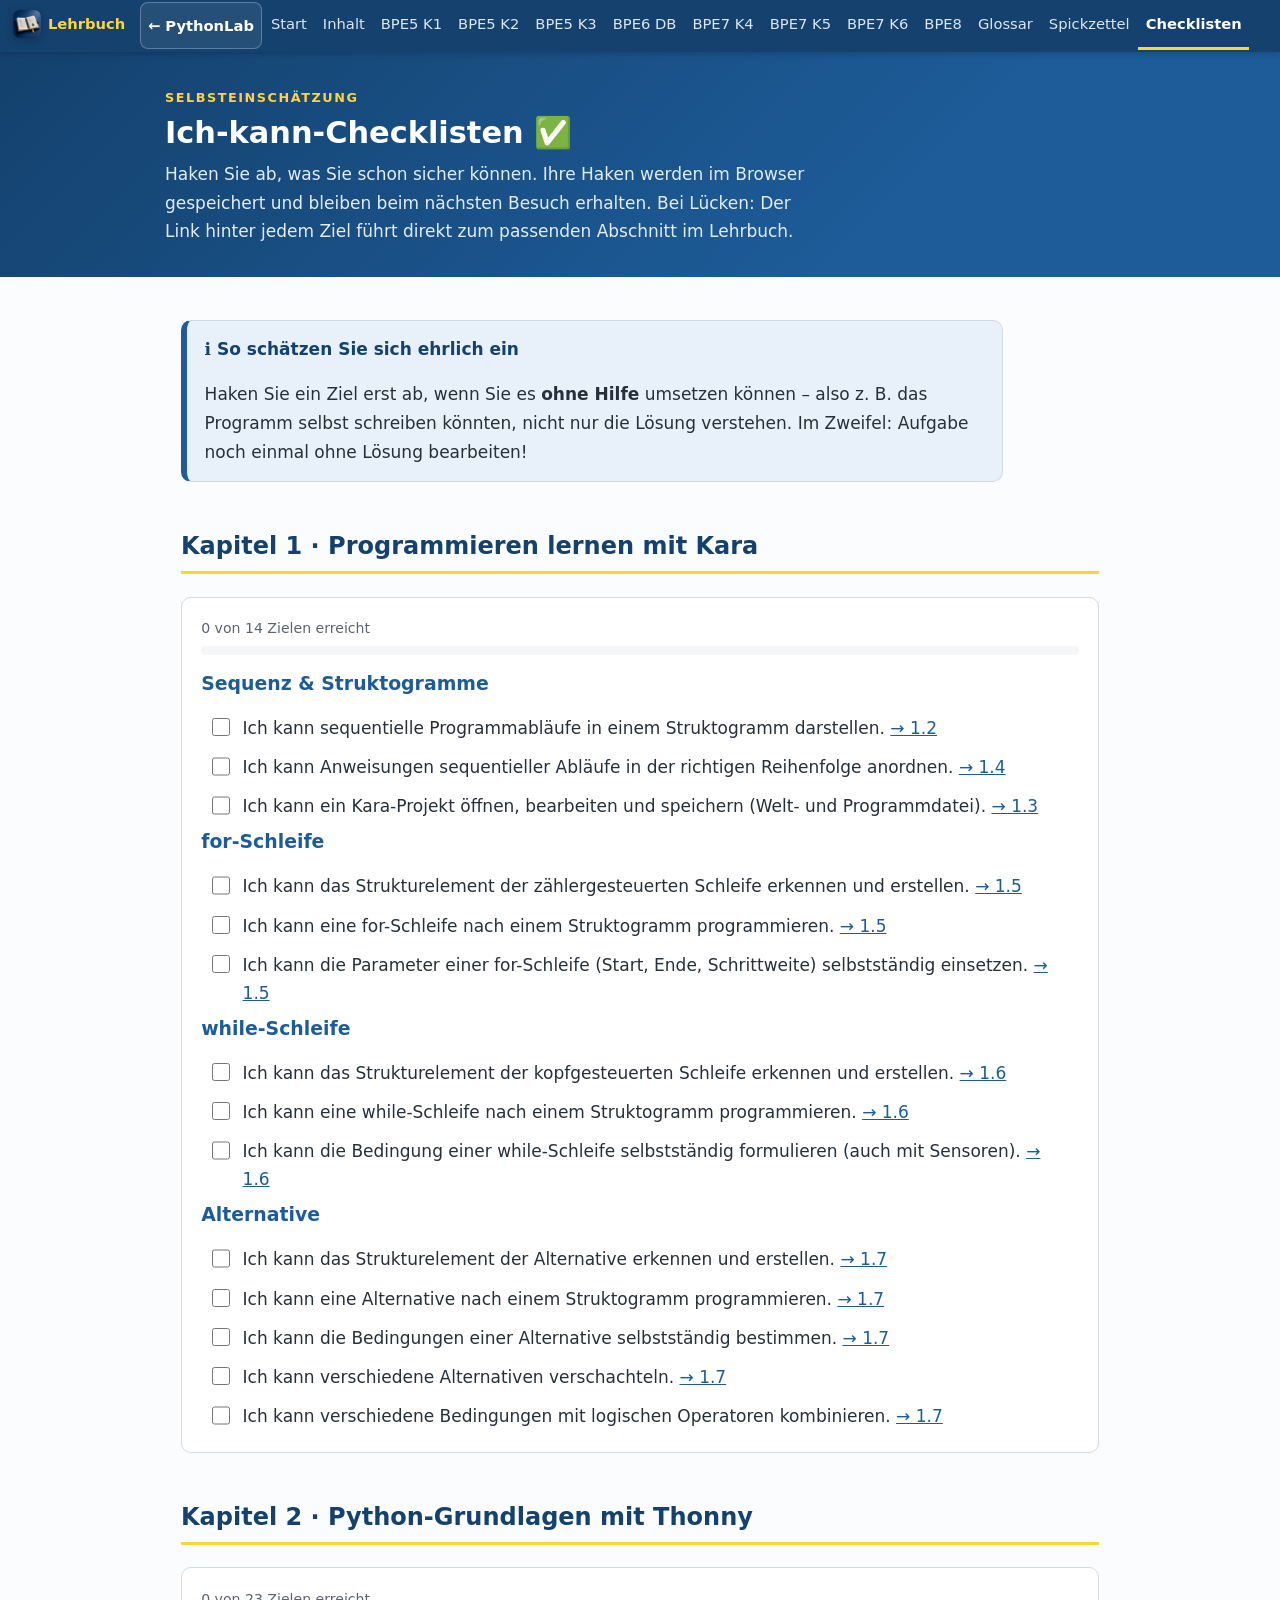
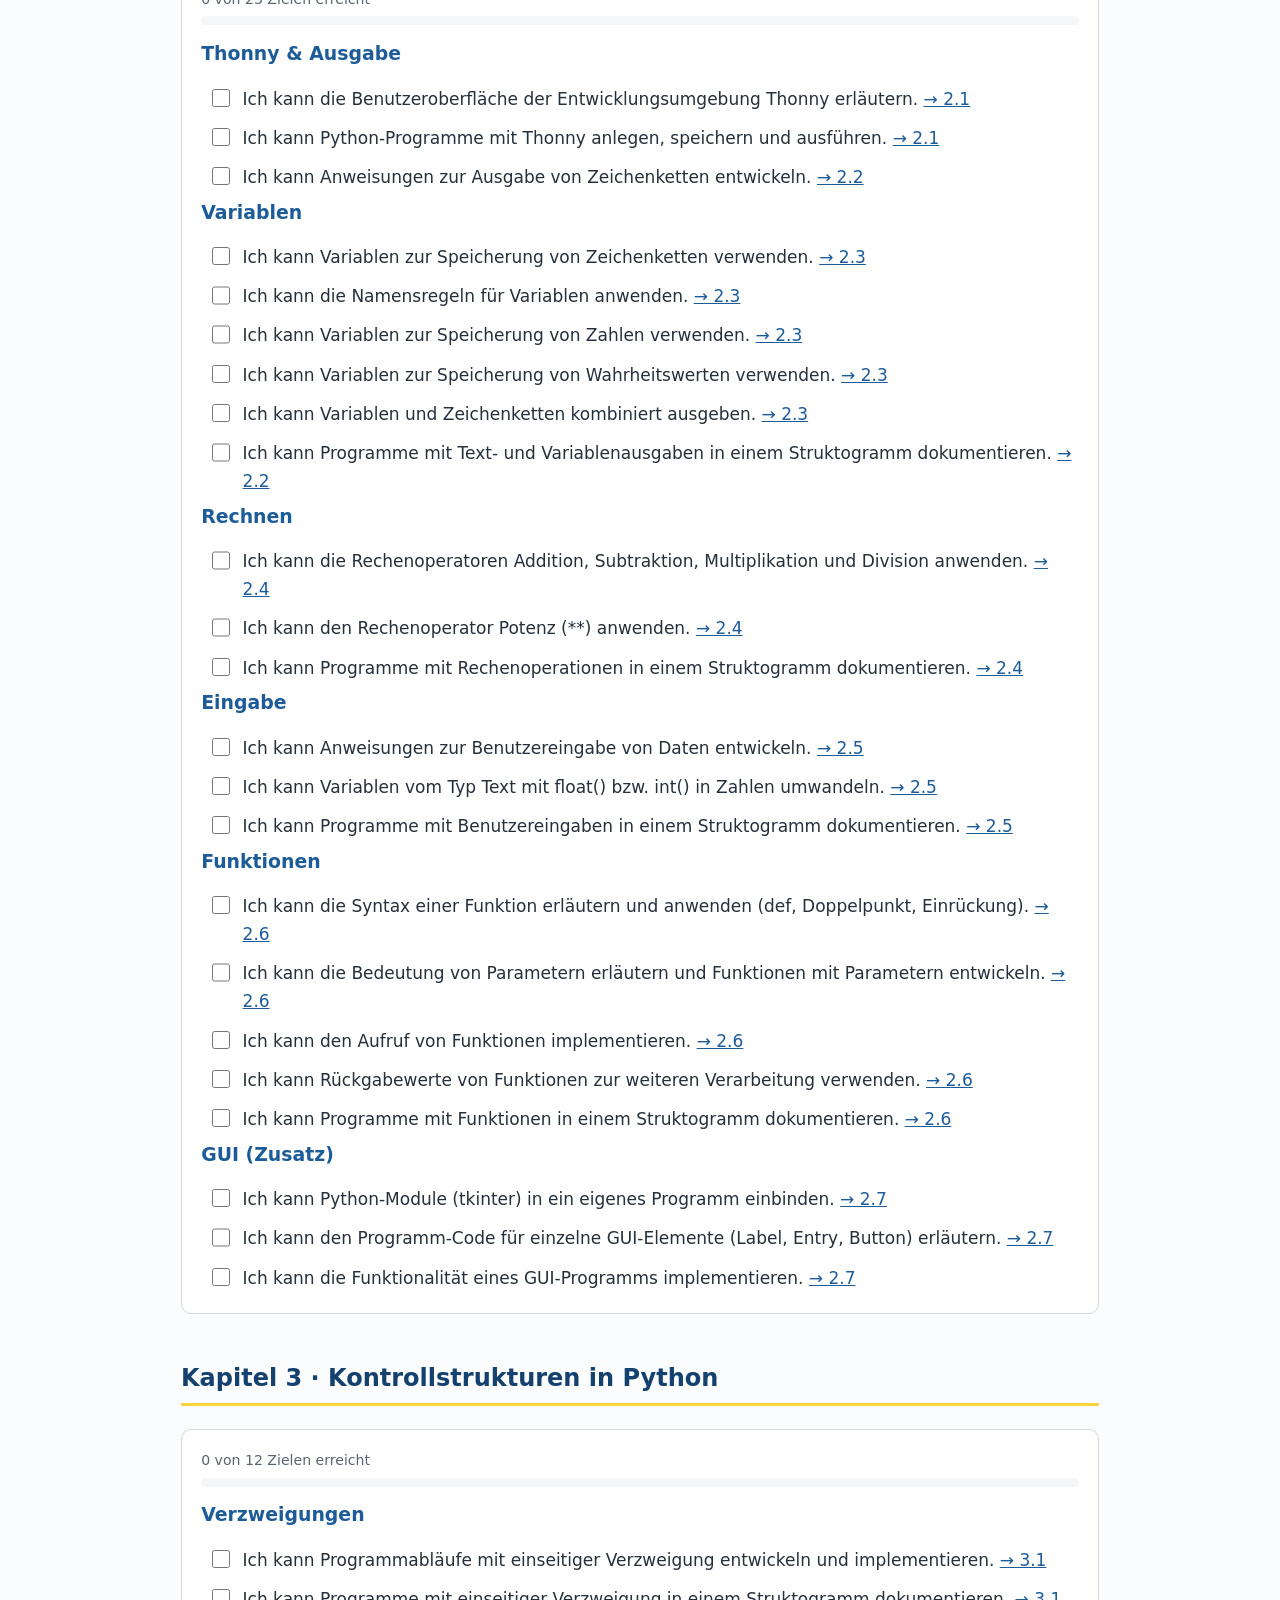
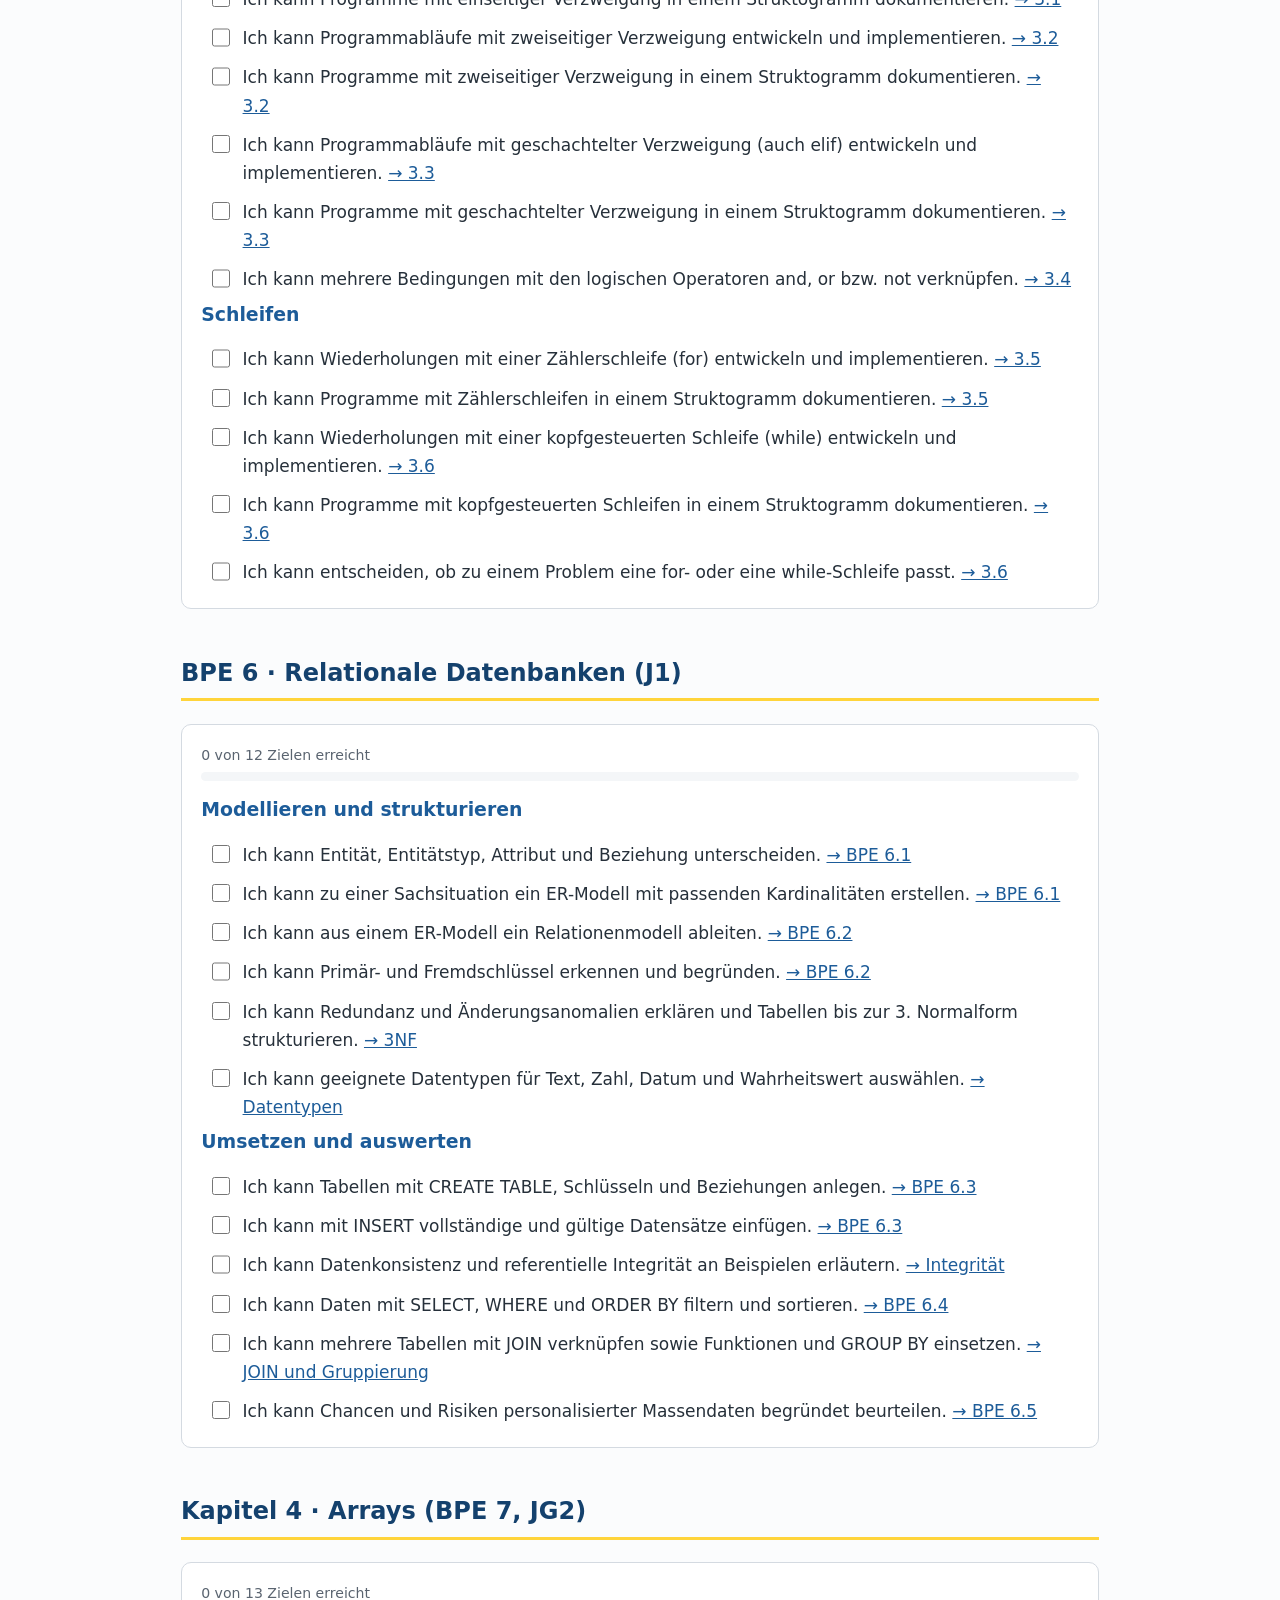
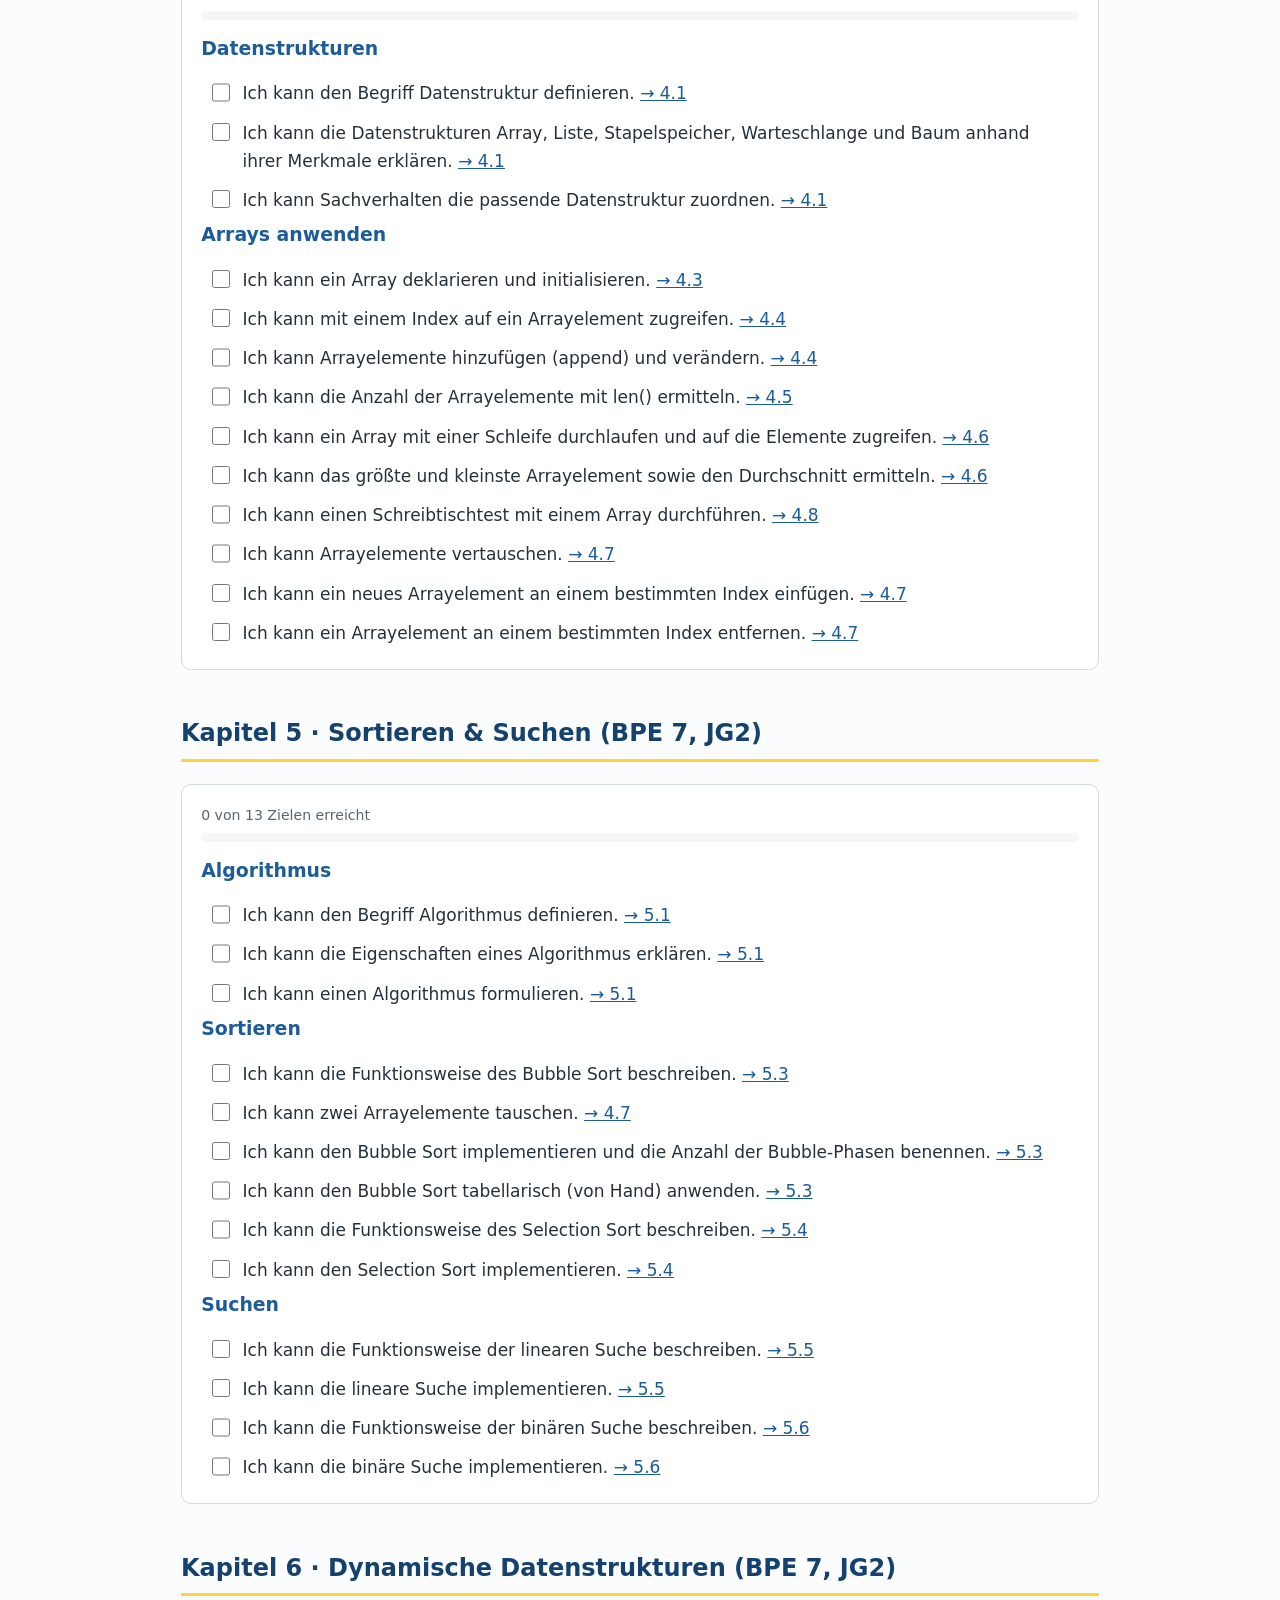
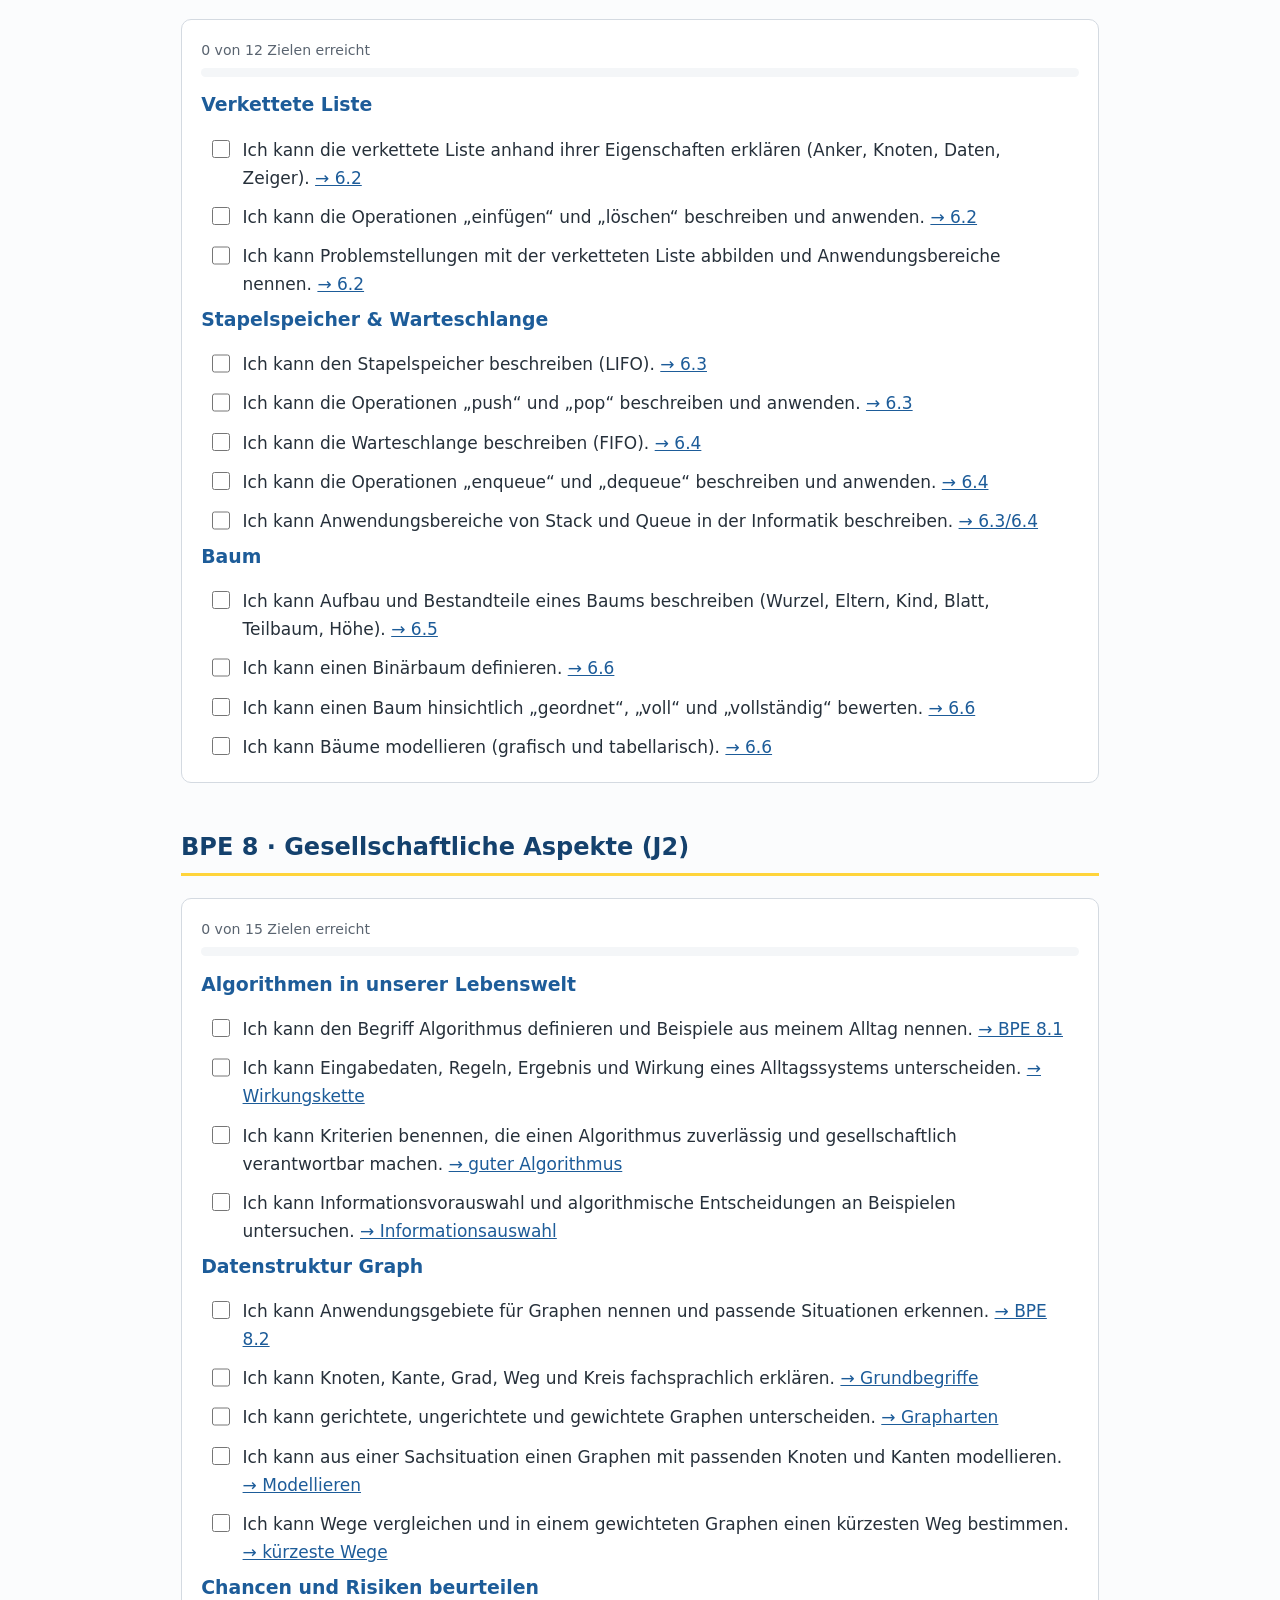
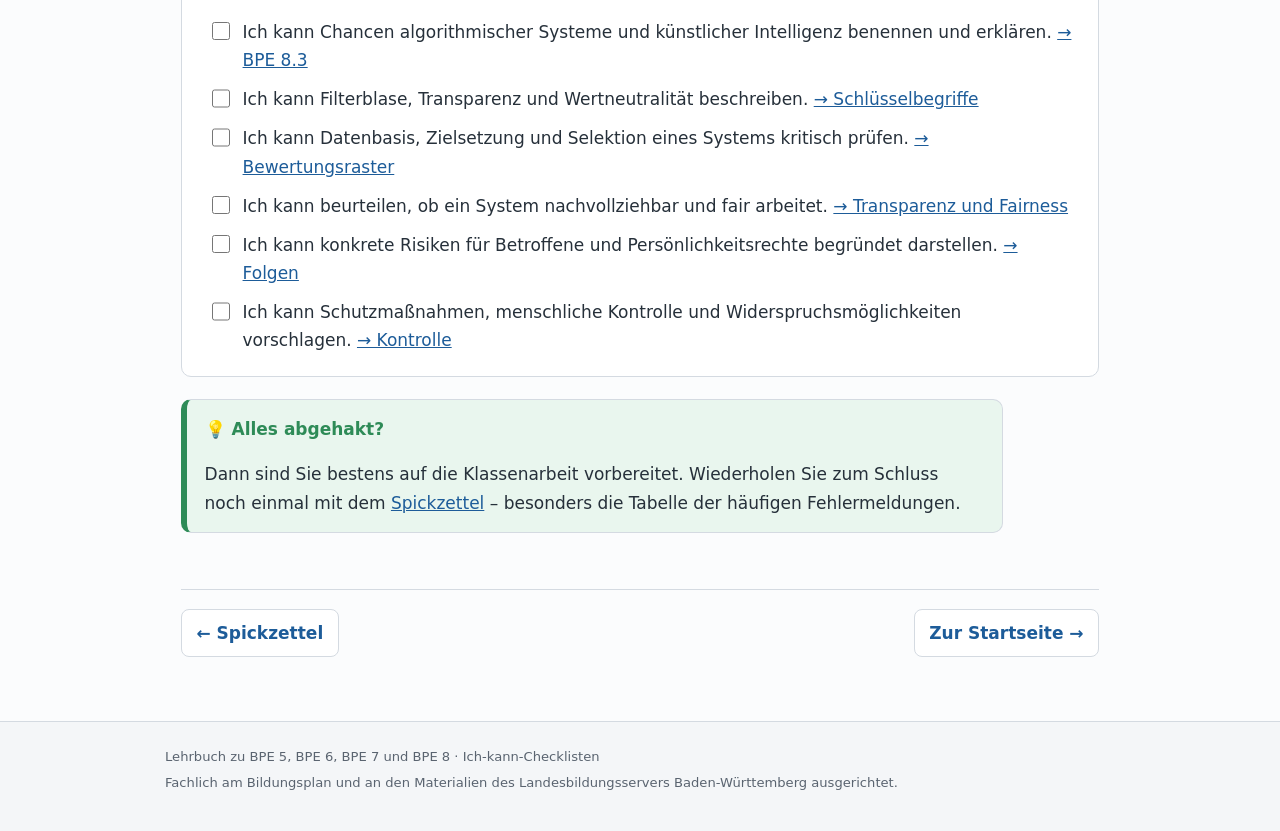
==== commit 3fc3b070: "Vervollständige BPE 6 und BPE 8" ====
--- a/checklisten.html
+++ b/checklisten.html
@@ -4,9 +4,9 @@
 <meta charset="UTF-8">
 <meta name="viewport" content="width=device-width, initial-scale=1">
 <title>Ich-kann-Checklisten · Lehrbuch</title>
-<link rel="icon" type="image/png" href="assets/lehrbuch-favicon.png?v=2.1">
-<link rel="apple-touch-icon" href="assets/lehrbuch-apple-touch.png?v=2.1">
-<link rel="stylesheet" href="assets/style.css?v=2.1">
+<link rel="icon" type="image/png" href="assets/lehrbuch-favicon.png?v=2.4.1">
+<link rel="apple-touch-icon" href="assets/lehrbuch-apple-touch.png?v=2.4.1">
+<link rel="stylesheet" href="assets/style.css?v=2.4.1">
 </head>
 <body>
 
@@ -19,9 +19,11 @@
     <a href="kapitel-1-kara.html">BPE5 K1</a>
     <a href="kapitel-2-python-grundlagen.html">BPE5 K2</a>
     <a href="kapitel-3-kontrollstrukturen.html">BPE5 K3</a>
+    <a href="bpe-6-relationale-datenbanken.html">BPE6 DB</a>
     <a href="kapitel-4-arrays.html">BPE7 K4</a>
     <a href="kapitel-5-sortieren-suchen.html">BPE7 K5</a>
     <a href="kapitel-6-datenstrukturen.html">BPE7 K6</a>
+    <a href="bpe-8-gesellschaftliche-aspekte.html">BPE8</a>
     <a href="glossar.html">Glossar</a>
     <a href="referenz.html">Spickzettel</a>
     <a href="checklisten.html" class="aktiv">Checklisten</a>
@@ -152,6 +154,31 @@
 </div>
 
 <!-- ============================================================ -->
+<h2 id="bpe6">BPE 6 · Relationale Datenbanken (J1)</h2>
+
+<div class="checkliste">
+  <p class="fortschritt"><span class="zaehler">0 von 0</span> Zielen erreicht
+    <span class="balken"><span></span></span>
+  </p>
+
+  <h3>Modellieren und strukturieren</h3>
+  <label><input type="checkbox" id="bpe6-1"><span class="ck-text">Ich kann Entität, Entitätstyp, Attribut und Beziehung unterscheiden. <a href="bpe-6-relationale-datenbanken.html#ermodell">→ BPE 6.1</a></span></label>
+  <label><input type="checkbox" id="bpe6-2"><span class="ck-text">Ich kann zu einer Sachsituation ein ER-Modell mit passenden Kardinalitäten erstellen. <a href="bpe-6-relationale-datenbanken.html#ermodell">→ BPE 6.1</a></span></label>
+  <label><input type="checkbox" id="bpe6-3"><span class="ck-text">Ich kann aus einem ER-Modell ein Relationenmodell ableiten. <a href="bpe-6-relationale-datenbanken.html#relationenmodell">→ BPE 6.2</a></span></label>
+  <label><input type="checkbox" id="bpe6-4"><span class="ck-text">Ich kann Primär- und Fremdschlüssel erkennen und begründen. <a href="bpe-6-relationale-datenbanken.html#relationenmodell">→ BPE 6.2</a></span></label>
+  <label><input type="checkbox" id="bpe6-5"><span class="ck-text">Ich kann Redundanz und Änderungsanomalien erklären und Tabellen bis zur 3. Normalform strukturieren. <a href="bpe-6-relationale-datenbanken.html#normalisierung">→ 3NF</a></span></label>
+  <label><input type="checkbox" id="bpe6-6"><span class="ck-text">Ich kann geeignete Datentypen für Text, Zahl, Datum und Wahrheitswert auswählen. <a href="bpe-6-relationale-datenbanken.html#relationenmodell">→ Datentypen</a></span></label>
+
+  <h3>Umsetzen und auswerten</h3>
+  <label><input type="checkbox" id="bpe6-7"><span class="ck-text">Ich kann Tabellen mit CREATE TABLE, Schlüsseln und Beziehungen anlegen. <a href="bpe-6-relationale-datenbanken.html#aufbau">→ BPE 6.3</a></span></label>
+  <label><input type="checkbox" id="bpe6-8"><span class="ck-text">Ich kann mit INSERT vollständige und gültige Datensätze einfügen. <a href="bpe-6-relationale-datenbanken.html#aufbau">→ BPE 6.3</a></span></label>
+  <label><input type="checkbox" id="bpe6-9"><span class="ck-text">Ich kann Datenkonsistenz und referentielle Integrität an Beispielen erläutern. <a href="bpe-6-relationale-datenbanken.html#aufbau">→ Integrität</a></span></label>
+  <label><input type="checkbox" id="bpe6-10"><span class="ck-text">Ich kann Daten mit SELECT, WHERE und ORDER BY filtern und sortieren. <a href="bpe-6-relationale-datenbanken.html#auswerten">→ BPE 6.4</a></span></label>
+  <label><input type="checkbox" id="bpe6-11"><span class="ck-text">Ich kann mehrere Tabellen mit JOIN verknüpfen sowie Funktionen und GROUP BY einsetzen. <a href="bpe-6-relationale-datenbanken.html#auswerten">→ JOIN und Gruppierung</a></span></label>
+  <label><input type="checkbox" id="bpe6-12"><span class="ck-text">Ich kann Chancen und Risiken personalisierter Massendaten begründet beurteilen. <a href="bpe-6-relationale-datenbanken.html#massendaten">→ BPE 6.5</a></span></label>
+</div>
+
+<!-- ============================================================ -->
 <h2 id="bpe7lf1">Kapitel 4 · Arrays (BPE 7, JG2)</h2>
 
 <div class="checkliste">
@@ -232,6 +259,36 @@
   <label><input type="checkbox" id="bpe7lf3-12"><span class="ck-text">Ich kann Bäume modellieren (grafisch und tabellarisch). <a href="kapitel-6-datenstrukturen.html#binaerbaum">→ 6.6</a></span></label>
 </div>
 
+<!-- ============================================================ -->
+<h2 id="bpe8">BPE 8 · Gesellschaftliche Aspekte (J2)</h2>
+
+<div class="checkliste">
+  <p class="fortschritt"><span class="zaehler">0 von 0</span> Zielen erreicht
+    <span class="balken"><span></span></span>
+  </p>
+
+  <h3>Algorithmen in unserer Lebenswelt</h3>
+  <label><input type="checkbox" id="bpe8-1"><span class="ck-text">Ich kann den Begriff Algorithmus definieren und Beispiele aus meinem Alltag nennen. <a href="bpe-8-gesellschaftliche-aspekte.html#alltag">→ BPE 8.1</a></span></label>
+  <label><input type="checkbox" id="bpe8-2"><span class="ck-text">Ich kann Eingabedaten, Regeln, Ergebnis und Wirkung eines Alltagssystems unterscheiden. <a href="bpe-8-gesellschaftliche-aspekte.html#alltag">→ Wirkungskette</a></span></label>
+  <label><input type="checkbox" id="bpe8-3"><span class="ck-text">Ich kann Kriterien benennen, die einen Algorithmus zuverlässig und gesellschaftlich verantwortbar machen. <a href="bpe-8-gesellschaftliche-aspekte.html#alltag">→ guter Algorithmus</a></span></label>
+  <label><input type="checkbox" id="bpe8-4"><span class="ck-text">Ich kann Informationsvorauswahl und algorithmische Entscheidungen an Beispielen untersuchen. <a href="bpe-8-gesellschaftliche-aspekte.html#informationsauswahl">→ Informationsauswahl</a></span></label>
+
+  <h3>Datenstruktur Graph</h3>
+  <label><input type="checkbox" id="bpe8-5"><span class="ck-text">Ich kann Anwendungsgebiete für Graphen nennen und passende Situationen erkennen. <a href="bpe-8-gesellschaftliche-aspekte.html#graph">→ BPE 8.2</a></span></label>
+  <label><input type="checkbox" id="bpe8-6"><span class="ck-text">Ich kann Knoten, Kante, Grad, Weg und Kreis fachsprachlich erklären. <a href="bpe-8-gesellschaftliche-aspekte.html#graph">→ Grundbegriffe</a></span></label>
+  <label><input type="checkbox" id="bpe8-7"><span class="ck-text">Ich kann gerichtete, ungerichtete und gewichtete Graphen unterscheiden. <a href="bpe-8-gesellschaftliche-aspekte.html#graph">→ Grapharten</a></span></label>
+  <label><input type="checkbox" id="bpe8-8"><span class="ck-text">Ich kann aus einer Sachsituation einen Graphen mit passenden Knoten und Kanten modellieren. <a href="bpe-8-gesellschaftliche-aspekte.html#modellieren">→ Modellieren</a></span></label>
+  <label><input type="checkbox" id="bpe8-9"><span class="ck-text">Ich kann Wege vergleichen und in einem gewichteten Graphen einen kürzesten Weg bestimmen. <a href="bpe-8-gesellschaftliche-aspekte.html#wege">→ kürzeste Wege</a></span></label>
+
+  <h3>Chancen und Risiken beurteilen</h3>
+  <label><input type="checkbox" id="bpe8-10"><span class="ck-text">Ich kann Chancen algorithmischer Systeme und künstlicher Intelligenz benennen und erklären. <a href="bpe-8-gesellschaftliche-aspekte.html#bewerten">→ BPE 8.3</a></span></label>
+  <label><input type="checkbox" id="bpe8-11"><span class="ck-text">Ich kann Filterblase, Transparenz und Wertneutralität beschreiben. <a href="bpe-8-gesellschaftliche-aspekte.html#bewerten">→ Schlüsselbegriffe</a></span></label>
+  <label><input type="checkbox" id="bpe8-12"><span class="ck-text">Ich kann Datenbasis, Zielsetzung und Selektion eines Systems kritisch prüfen. <a href="bpe-8-gesellschaftliche-aspekte.html#bewerten">→ Bewertungsraster</a></span></label>
+  <label><input type="checkbox" id="bpe8-13"><span class="ck-text">Ich kann beurteilen, ob ein System nachvollziehbar und fair arbeitet. <a href="bpe-8-gesellschaftliche-aspekte.html#bewerten">→ Transparenz und Fairness</a></span></label>
+  <label><input type="checkbox" id="bpe8-14"><span class="ck-text">Ich kann konkrete Risiken für Betroffene und Persönlichkeitsrechte begründet darstellen. <a href="bpe-8-gesellschaftliche-aspekte.html#bewerten">→ Folgen</a></span></label>
+  <label><input type="checkbox" id="bpe8-15"><span class="ck-text">Ich kann Schutzmaßnahmen, menschliche Kontrolle und Widerspruchsmöglichkeiten vorschlagen. <a href="bpe-8-gesellschaftliche-aspekte.html#bewerten">→ Kontrolle</a></span></label>
+</div>
+
 <div class="box box-tipp">
   <span class="box-titel">💡 Alles abgehakt?</span>
   <p>
@@ -252,11 +309,11 @@
 
 <footer class="fuss">
   <div class="fuss-inner">
-    <p>Lehrbuch zur BPE 5 und BPE 7 · Ich-kann-Checklisten</p>
-    <p>Basierend auf den offiziellen Ich-Kann-Listen zu BPE 5 (LF1–3) und BPE 7 (LF1–3) des Landesbildungsservers Baden-Württemberg.</p>
+    <p>Lehrbuch zu BPE 5, BPE 6, BPE 7 und BPE 8 · Ich-kann-Checklisten</p>
+    <p>Fachlich am Bildungsplan und an den Materialien des Landesbildungsservers Baden-Württemberg ausgerichtet.</p>
   </div>
 </footer>
 
-<script src="assets/lehrbuch.js?v=2.1"></script>
+<script src="assets/lehrbuch.js?v=2.4.1"></script>
 </body>
 </html>
--- a/assets/style.css
+++ b/assets/style.css
@@ -26,6 +26,7 @@
   --text: #26303a;
   --code-bg: #262f3b;
   --max-breite: 950px;
+  --lese-breite: 76ch;   /* angenehme Zeilenlaenge fuer Fliesstext (ca. 65-80 Zeichen) */
 }
 
 * { box-sizing: border-box; }
@@ -612,6 +613,20 @@
 pre.code .tok-fn   { color: #ffd43b; }                    /* Funktionen */
 pre.code .tok-bool { color: #c792ea; font-weight: 600; }  /* True/False */
 
+pre.code[data-lang="sql"] {
+  border-left: 5px solid #30a46c;
+}
+
+pre.code[data-lang="sql"]::before {
+  content: "SQL";
+  display: block;
+  margin-bottom: .35rem;
+  color: #7fd1ae;
+  font-size: .72rem;
+  font-weight: 700;
+  letter-spacing: .08em;
+}
+
 code {
   background: #eef1f5;
   border: 1px solid #dde3ea;
@@ -1267,6 +1282,7 @@
   border-radius: 8px;
   background: #fff;
   padding: .85rem 1rem;
+  min-width: 0;
 }
 
 .befehl-card:nth-child(3n + 2) { border-left-color: var(--gruen); }
@@ -1605,6 +1621,353 @@
 
 .queue .element.vorn { background: var(--gelb-hell); border-color: #e3b800; font-weight: 600; }
 .queue .q-label { font-size: .8rem; color: var(--grau); font-weight: 600; }
+
+/* ---------- Relationale Datenbanken ---------- */
+
+.db-weg {
+  display: grid;
+  grid-template-columns: repeat(5, minmax(0, 1fr));
+  gap: .65rem;
+  margin: 1.2rem 0 1.6rem;
+}
+
+.db-weg .db-schritt {
+  position: relative;
+  min-height: 7rem;
+  padding: .8rem;
+  border: 1px solid var(--rand);
+  border-top: 5px solid var(--blau);
+  border-radius: 8px;
+  background: #fff;
+}
+
+.db-weg .db-schritt:nth-child(2) { border-top-color: var(--gruen); }
+.db-weg .db-schritt:nth-child(3) { border-top-color: #d2aa00; }
+.db-weg .db-schritt:nth-child(4) { border-top-color: #7b61a8; }
+.db-weg .db-schritt:nth-child(5) { border-top-color: var(--grau); }
+.db-weg strong { display: block; margin-bottom: .25rem; color: var(--blau-dunkel); }
+.db-weg span { font-size: .86rem; color: var(--grau); }
+
+.er-modell {
+  display: grid;
+  grid-template-columns: minmax(0, 1fr) 10rem minmax(0, 1fr);
+  gap: 1rem;
+  align-items: center;
+  margin: 1.2rem 0;
+  padding: 1rem;
+  border: 1px solid var(--rand);
+  border-radius: 8px;
+  background: var(--grau-hell);
+}
+
+.er-entitaet {
+  overflow: hidden;
+  border: 2px solid var(--blau);
+  border-radius: 8px;
+  background: #fff;
+  box-shadow: 0 5px 14px rgba(26, 73, 113, .08);
+}
+
+.er-entitaet h4 {
+  margin: 0;
+  padding: .55rem .7rem;
+  background: var(--blau);
+  color: #fff;
+  text-align: center;
+}
+
+.er-entitaet ul { margin: 0; padding: .55rem .75rem .65rem 1.8rem; }
+.er-entitaet li { margin: .18rem 0; }
+
+.er-beziehung {
+  position: relative;
+  padding: .65rem .45rem;
+  border: 2px solid var(--gruen);
+  border-radius: 8px;
+  background: var(--gruen-hell);
+  text-align: center;
+  font-weight: 700;
+  color: #17633f;
+}
+
+.er-beziehung::before,
+.er-beziehung::after {
+  content: "";
+  position: absolute;
+  top: 50%;
+  width: 1rem;
+  border-top: 2px solid var(--grau);
+}
+
+.er-beziehung::before { right: 100%; }
+.er-beziehung::after { left: 100%; }
+.er-kardinalitaet { display: block; margin-top: .25rem; font-size: .84rem; color: var(--text); }
+
+.schema-grid {
+  display: grid;
+  grid-template-columns: repeat(3, minmax(0, 1fr));
+  gap: 1rem;
+  margin: 1.2rem 0;
+}
+
+.schema-card {
+  overflow: hidden;
+  border: 1px solid var(--rand);
+  border-radius: 8px;
+  background: #fff;
+}
+
+.schema-card h4 {
+  margin: 0;
+  padding: .55rem .75rem;
+  background: var(--blau-dunkel);
+  color: #fff;
+}
+
+.schema-zeile {
+  display: grid;
+  grid-template-columns: 2.3rem minmax(0, 1fr) auto;
+  gap: .4rem;
+  align-items: center;
+  min-height: 2.2rem;
+  padding: .35rem .55rem;
+  border-top: 1px solid var(--rand);
+  font-size: .86rem;
+}
+
+.schema-zeile code { white-space: normal; }
+.schema-typ { color: var(--grau); font-size: .78rem; }
+
+.schluessel {
+  display: inline-grid;
+  place-items: center;
+  width: 1.75rem;
+  min-height: 1.45rem;
+  border-radius: 5px;
+  font-size: .68rem;
+  font-weight: 800;
+}
+
+.schluessel.pk { background: var(--gelb-hell); color: #715900; }
+.schluessel.fk { background: var(--gruen-hell); color: #17633f; }
+.schluessel.neutral { color: #8a96a3; }
+
+.normalform-weg {
+  display: grid;
+  grid-template-columns: repeat(3, minmax(0, 1fr));
+  gap: .8rem;
+  margin: 1rem 0;
+}
+
+.normalform-weg > div {
+  padding: .75rem .85rem;
+  border: 1px solid var(--rand);
+  border-radius: 8px;
+  background: #fff;
+}
+
+.normalform-weg strong { display: block; color: var(--blau-dunkel); }
+.normalform-weg span { display: block; margin-top: .2rem; font-size: .86rem; }
+
+.daten-ampel {
+  display: grid;
+  grid-template-columns: repeat(3, minmax(0, 1fr));
+  gap: .8rem;
+  margin: 1rem 0;
+}
+
+.daten-ampel > div {
+  padding: .8rem;
+  border: 1px solid var(--rand);
+  border-radius: 8px;
+  background: #fff;
+}
+
+.daten-ampel > div:nth-child(1) { border-top: 5px solid var(--gruen); }
+.daten-ampel > div:nth-child(2) { border-top: 5px solid #d2aa00; }
+.daten-ampel > div:nth-child(3) { border-top: 5px solid var(--rot); }
+.daten-ampel strong { display: block; margin-bottom: .3rem; }
+
+@media (max-width: 820px) {
+  .db-weg { grid-template-columns: repeat(2, minmax(0, 1fr)); }
+  .schema-grid { grid-template-columns: 1fr; }
+}
+
+@media (max-width: 650px) {
+  .db-weg,
+  .normalform-weg,
+  .daten-ampel { grid-template-columns: 1fr; }
+
+  .er-modell { grid-template-columns: 1fr; }
+  .er-beziehung::before,
+  .er-beziehung::after { display: none; }
+}
+
+/* ---------- Gesellschaftliche Aspekte und Graphen ---------- */
+
+.algo-weg {
+  display: grid;
+  grid-template-columns: repeat(4, minmax(0, 1fr));
+  gap: .75rem;
+  margin: 1.2rem 0 1.6rem;
+}
+
+.algo-schritt {
+  min-height: 7rem;
+  padding: .8rem;
+  border: 1px solid var(--rand);
+  border-top: 5px solid var(--blau);
+  border-radius: 8px;
+  background: #fff;
+}
+
+.algo-schritt:nth-child(2) { border-top-color: var(--gruen); }
+.algo-schritt:nth-child(3) { border-top-color: #d2aa00; }
+.algo-schritt:nth-child(4) { border-top-color: #7b61a8; }
+.algo-schritt strong { display: block; margin-bottom: .25rem; color: var(--blau-dunkel); }
+.algo-schritt span { color: var(--grau); font-size: .86rem; }
+
+.entscheidung-fluss {
+  display: grid;
+  grid-template-columns: repeat(7, auto);
+  gap: .45rem;
+  align-items: center;
+  justify-content: start;
+  margin: 1.1rem 0;
+  padding: 1rem;
+  overflow-x: auto;
+  border: 1px solid var(--rand);
+  border-radius: 8px;
+  background: var(--grau-hell);
+}
+
+.entscheidung-fluss .station {
+  min-width: 8.5rem;
+  padding: .65rem .75rem;
+  border: 2px solid var(--blau);
+  border-radius: 8px;
+  background: #fff;
+  text-align: center;
+  font-weight: 700;
+  color: var(--blau-dunkel);
+}
+
+.entscheidung-fluss .pfeil { color: var(--grau); font-size: 1.35rem; }
+
+.graph-visual {
+  margin: 1.2rem 0;
+  padding: .8rem;
+  overflow: hidden;
+  border: 1px solid var(--rand);
+  border-radius: 8px;
+  background: #fff;
+}
+
+.graph-visual svg {
+  display: block;
+  width: 100%;
+  height: auto;
+  max-height: 31rem;
+}
+
+.graph-kante { stroke: #6f7d89; stroke-width: 4; }
+.graph-kante.gerichtet { marker-end: url(#pfeilspitze); }
+.graph-kante.hervor { stroke: var(--gruen); stroke-width: 7; }
+.graph-knoten { fill: var(--blau); stroke: #fff; stroke-width: 4; }
+.graph-knoten.start { fill: var(--gruen); }
+.graph-knoten.ziel { fill: #7b61a8; }
+.graph-label { fill: #fff; font: 700 22px Arial, sans-serif; text-anchor: middle; dominant-baseline: central; }
+.graph-gewicht { fill: var(--text); font: 700 17px Arial, sans-serif; paint-order: stroke; stroke: #fff; stroke-width: 5; stroke-linejoin: round; }
+
+.graph-legende {
+  display: flex;
+  flex-wrap: wrap;
+  gap: .6rem 1rem;
+  margin: .7rem 0 0;
+  color: var(--grau);
+  font-size: .85rem;
+}
+
+.graph-legende span { display: inline-flex; gap: .35rem; align-items: center; }
+.leg-knoten, .leg-start, .leg-ziel {
+  width: .9rem;
+  height: .9rem;
+  border-radius: 50%;
+  background: var(--blau);
+}
+.leg-start { background: var(--gruen); }
+.leg-ziel { background: #7b61a8; }
+.leg-kante { width: 1.4rem; border-top: 3px solid #6f7d89; }
+
+.begriff-kacheln {
+  display: grid;
+  grid-template-columns: repeat(3, minmax(0, 1fr));
+  gap: .75rem;
+  margin: 1rem 0;
+}
+
+.begriff-kacheln > div {
+  padding: .75rem .85rem;
+  border: 1px solid var(--rand);
+  border-radius: 8px;
+  background: #fff;
+}
+
+.begriff-kacheln strong { display: block; color: var(--blau-dunkel); }
+.begriff-kacheln span { display: block; margin-top: .2rem; font-size: .88rem; }
+
+.bewertungsraster {
+  display: grid;
+  grid-template-columns: repeat(3, minmax(0, 1fr));
+  gap: .75rem;
+  margin: 1rem 0;
+}
+
+.bewertungspunkt {
+  min-height: 8rem;
+  padding: .8rem;
+  border: 1px solid var(--rand);
+  border-radius: 8px;
+  background: #fff;
+}
+
+.bewertungspunkt strong { display: block; margin-bottom: .25rem; color: var(--blau-dunkel); }
+.bewertungspunkt span { font-size: .88rem; }
+
+.fallvergleich {
+  display: grid;
+  grid-template-columns: repeat(2, minmax(0, 1fr));
+  gap: .9rem;
+  margin: 1rem 0;
+}
+
+.fallkarte {
+  padding: .9rem;
+  border: 1px solid var(--rand);
+  border-left: 5px solid var(--blau);
+  border-radius: 8px;
+  background: #fff;
+}
+
+.fallkarte:nth-child(2n) { border-left-color: var(--gruen); }
+.fallkarte h4 { margin: 0 0 .35rem; color: var(--blau-dunkel); }
+
+@media (max-width: 820px) {
+  .algo-weg,
+  .begriff-kacheln,
+  .bewertungsraster { grid-template-columns: repeat(2, minmax(0, 1fr)); }
+}
+
+@media (max-width: 650px) {
+  .algo-weg,
+  .begriff-kacheln,
+  .bewertungsraster,
+  .fallvergleich { grid-template-columns: 1fr; }
+
+  .graph-visual { padding: .35rem; }
+  .graph-label { font-size: 26px; }
+  .graph-gewicht { font-size: 21px; }
+}
 
 /* ---------- Kara-Simulator ---------- */
 
@@ -1739,6 +2102,48 @@
 @media print {
   .kara-sim { display: none; }
 }
+
+/* ---------- Lesbarkeit (Lehrbuch-Typografie) ---------- */
+
+/* Fliesstext auf Buchbreite begrenzen - Tabellen, Code, Grafiken und
+   Vergleichsspalten behalten bewusst die volle Inhaltsbreite. */
+main > p,
+main > ul,
+main > ol,
+main > .box,
+main > .quiz {
+  max-width: var(--lese-breite);
+}
+
+.uebung-inhalt > p,
+.uebung-inhalt > ul,
+.uebung-inhalt > ol,
+.loesung-inhalt > p,
+.loesung-inhalt > ul,
+.loesung-inhalt > ol {
+  max-width: var(--lese-breite);
+}
+
+/* Etwas luftigere Zeilen im Fliesstext */
+main p,
+main li {
+  line-height: 1.7;
+}
+
+/* Deutsche Silbentrennung fuer lange Komposita */
+main p,
+main li,
+main td {
+  hyphens: auto;
+  overflow-wrap: break-word;
+}
+
+/* Schoenere Umbrueche (progressive enhancement, aeltere Browser ignorieren es) */
+main p { text-wrap: pretty; }
+h1, h2, h3, .untertitel { text-wrap: balance; }
+
+/* Keine Silbentrennung, wo sie stoert */
+code, pre, .topnav, .kapitel-toc, .seiten-nav { hyphens: none; }
 
 /* ---------- Druck ---------- */
 
